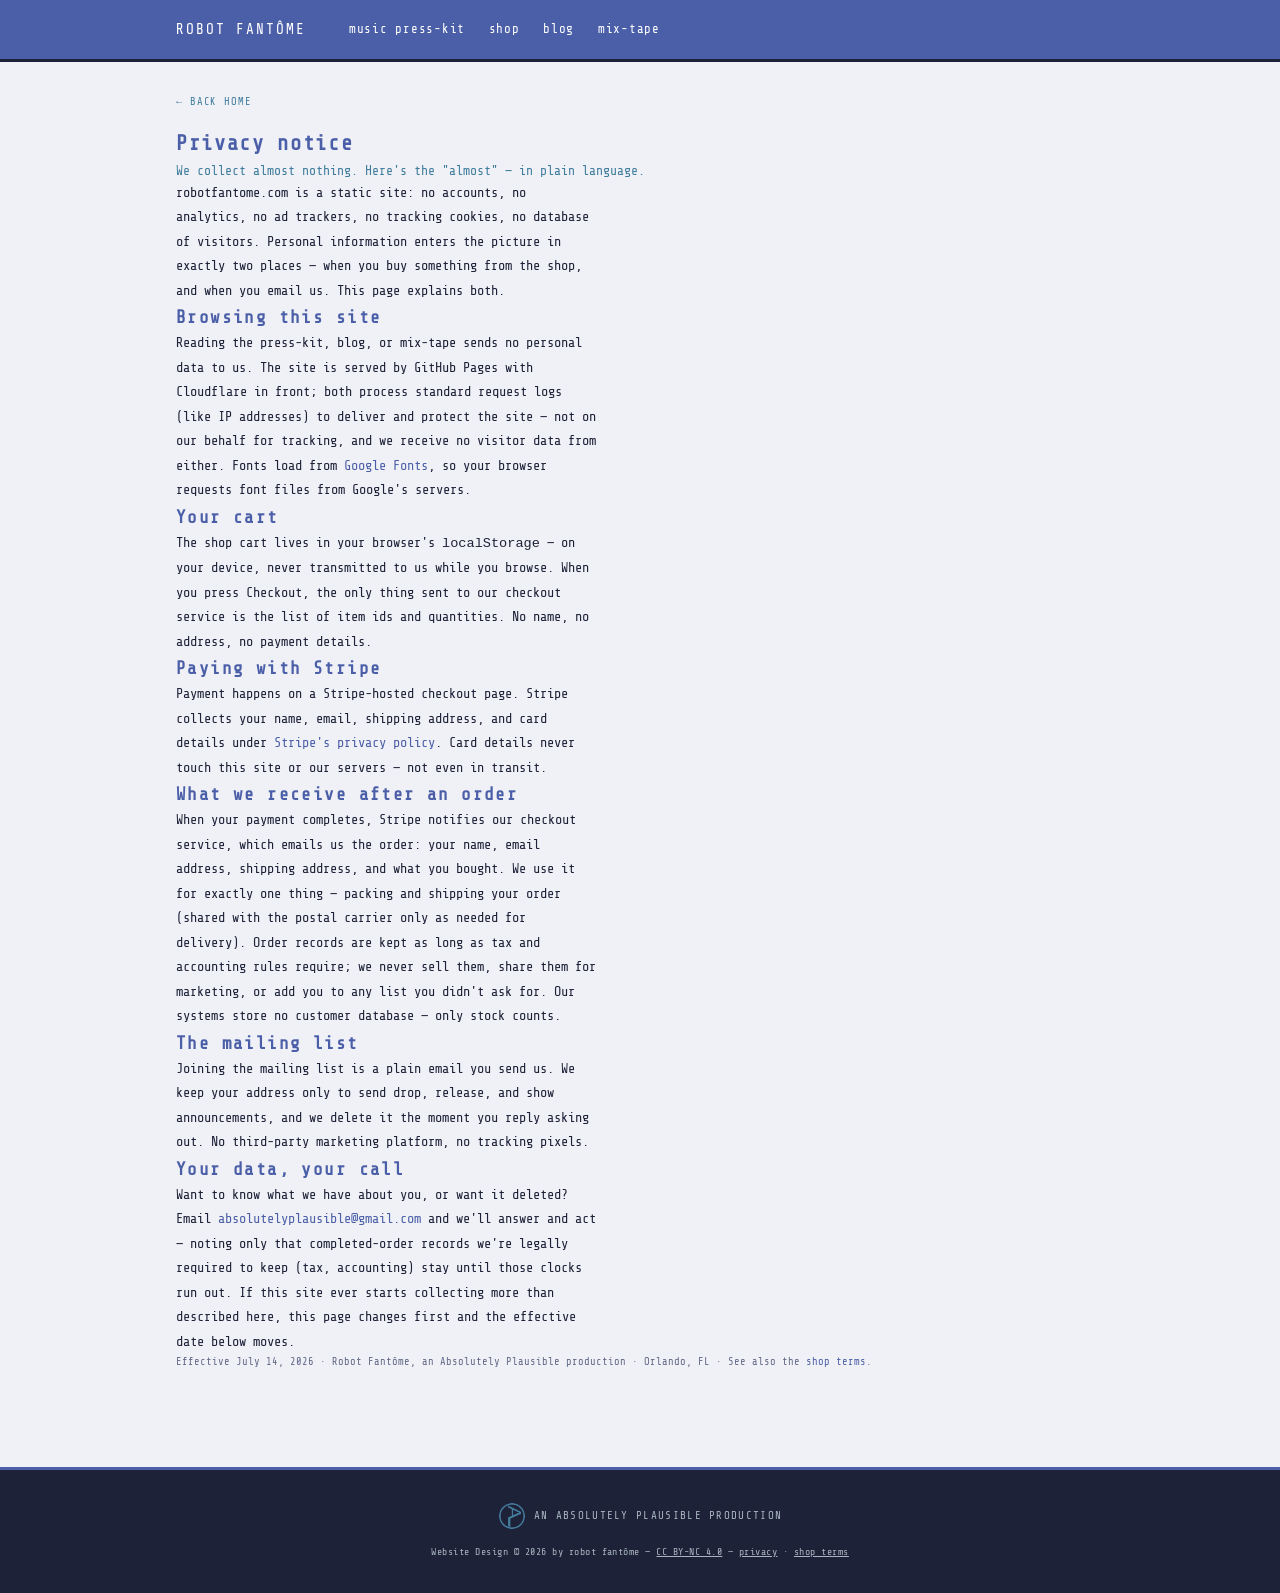
==== privacy.html @ cbd842ff "feat: add privacy notice + shop terms pages, footer legal links — v4.7.2 beta Compliance review 2026" ====
<!DOCTYPE html>
<html lang="en">
<head>
  <meta charset="UTF-8" />
  <meta name="viewport" content="width=device-width, initial-scale=1.0" />
  <title>Privacy Notice — Robot Fantôme</title>
  <meta name="description" content="What robotfantome.com collects (almost nothing), how Stripe checkout works, what happens to order details, and the mailing list. No accounts, no analytics, no tracking cookies." />
  <link rel="icon" type="image/png" href="assets/favicon.png" />
  <link rel="canonical" href="https://robotfantome.com/privacy.html" />
  <meta name="theme-color" content="#3f7d9c" />
  <link rel="preconnect" href="https://fonts.googleapis.com" />
  <link rel="preconnect" href="https://fonts.gstatic.com" crossorigin />
  <link href="https://fonts.googleapis.com/css2?family=Share+Tech+Mono&display=swap" rel="stylesheet" />
  <link rel="stylesheet" href="css/style.css" />
</head>
<body>
  <header class="gh-nav">
    <div class="gh-nav-inner">
      <a href="./" class="gh-nav-brand" aria-label="robot fantôme home">
        <span class="gh-nav-brand-text">robot fant&ocirc;me</span>
      </a>
      <nav class="gh-nav-links" aria-label="Site navigation">
        <a href="./">music press-kit</a>
        <a href="./#shop">shop</a>
        <a href="./#blog">blog</a>
        <a href="./#mixtape">mix-tape</a>
      </nav>
    </div>
  </header>

  <main class="gh-main product-page">
    <p class="product-breadcrumb"><a href="./">&larr; back home</a></p>
    <article class="product-detail" style="display: block; max-width: 46rem;">
      <h1 class="product-name">Privacy notice</h1>
      <p class="product-tagline">We collect almost nothing. Here's the "almost" — in plain language.</p>

      <p class="product-description">
        robotfantome.com is a static site: no accounts, no analytics, no ad trackers,
        no tracking cookies, no database of visitors. Personal information enters the
        picture in exactly two places — when you buy something from the shop, and
        when you email us. This page explains both.
      </p>

      <h2 class="product-name" style="font-size: 1.1rem;">Browsing this site</h2>
      <p class="product-description">
        Reading the press-kit, blog, or mix-tape sends no personal data to us. The
        site is served by GitHub Pages with Cloudflare in front; both process
        standard request logs (like IP addresses) to deliver and protect the site —
        not on our behalf for tracking, and we receive no visitor data from either.
        Fonts load from <a href="https://policies.google.com/privacy" target="_blank" rel="noopener">Google Fonts</a>,
        so your browser requests font files from Google's servers.
      </p>

      <h2 class="product-name" style="font-size: 1.1rem;">Your cart</h2>
      <p class="product-description">
        The shop cart lives in your browser's <code>localStorage</code> — on your
        device, never transmitted to us while you browse. When you press Checkout,
        the only thing sent to our checkout service is the list of item ids and
        quantities. No name, no address, no payment details.
      </p>

      <h2 class="product-name" style="font-size: 1.1rem;">Paying with Stripe</h2>
      <p class="product-description">
        Payment happens on a Stripe-hosted checkout page. Stripe collects your name,
        email, shipping address, and card details under
        <a href="https://stripe.com/privacy" target="_blank" rel="noopener">Stripe's privacy policy</a>.
        Card details never touch this site or our servers — not even in transit.
      </p>

      <h2 class="product-name" style="font-size: 1.1rem;">What we receive after an order</h2>
      <p class="product-description">
        When your payment completes, Stripe notifies our checkout service, which
        emails us the order: your name, email address, shipping address, and what
        you bought. We use it for exactly one thing — packing and shipping your
        order (shared with the postal carrier only as needed for delivery). Order
        records are kept as long as tax and accounting rules require; we never sell
        them, share them for marketing, or add you to any list you didn't ask for.
        Our systems store no customer database — only stock counts.
      </p>

      <h2 class="product-name" style="font-size: 1.1rem;">The mailing list</h2>
      <p class="product-description">
        Joining the mailing list is a plain email you send us. We keep your address
        only to send drop, release, and show announcements, and we delete it the
        moment you reply asking out. No third-party marketing platform, no tracking
        pixels.
      </p>

      <h2 class="product-name" style="font-size: 1.1rem;">Your data, your call</h2>
      <p class="product-description">
        Want to know what we have about you, or want it deleted? Email
        <a href="mailto:absolutelyplausible@gmail.com">absolutelyplausible@gmail.com</a>
        and we'll answer and act — noting only that completed-order records we're
        legally required to keep (tax, accounting) stay until those clocks run out.
        If this site ever starts collecting more than described here, this page
        changes first and the effective date below moves.
      </p>

      <p class="product-buy-note">
        Effective July 14, 2026 · Robot Fantôme, an Absolutely Plausible production · Orlando, FL ·
        See also the <a href="terms.html">shop terms</a>.
      </p>
    </article>
  </main>

  <footer>
    <div class="footer-inner">
      <a href="https://absolutelyplausible.com" target="_blank" rel="noopener" class="footer-ap" aria-label="Absolutely Plausible — official site">
        <img src="assets/images/ap-logo.png" width="707" height="706" alt="Absolutely Plausible logo" class="footer-ap-logo" />
        <span>an Absolutely Plausible production</span>
      </a>
      <p class="footer-license">
        Website Design &copy; 2026 by robot fant&ocirc;me &mdash;
        <a href="https://creativecommons.org/licenses/by-nc/4.0/" target="_blank" rel="noopener">CC BY-NC 4.0</a>
        &mdash; <a href="privacy.html">privacy</a> &middot; <a href="terms.html">shop terms</a>
      </p>
    </div>
  </footer>
</body>
</html>
---- css/style.css ----
/* ============================================================
   robot fantôme — robotfantome.com
   DIY product-page layout · hard borders + offset shadows
   Font: Share Tech Mono · Palette: indigo/steel-blue/violet/teal
   ============================================================ */

/* ── Custom Properties ─────────────────────────────────────────
   BRAND PALETTE — Absolutely Plausible / Robot Fantôme
   Cool watercolour identity: indigo → steel-blue → violet, with teal
   highlights. This is the brand standard for every surface.
   ─────────────────────────────────────────────────────────────── */
:root {
  /* ── Page background — faint cool paper ── */
  --bg:            #f0f1f6;

  /* ── Card surfaces (light) ── */
  --bg-surface:    #ffffff;
  --bg-card:       #f6f7fb;
  --bg-overlay:    #e7e9f2;

  /* ── Brand accents — from the watercolour + AP logo ── */
  --accent:        #4b5fa8;   /* watercolour indigo-blue — primary */
  --accent-mid:    #3f7d9c;   /* AP logo steel-blue — secondary */
  --accent-deep:   #6a4f9e;   /* watercolour violet — pressed */
  --accent-teal:   #5cb0ad;   /* watercolour top teal — highlight */
  --accent-hover:  #3f7d9c;   /* AP steel-blue for link/button hover */

  /* ── Text & borders (cool dark on light) ── */
  --color-text:    #1e2238;
  --color-muted:   #626887;
  --color-border:  #d8daea;

  /* ── Aliases (kept for compatibility) ── */
  --page-text:     #1e2238;
  --page-muted:    #626887;
  --page-border:   #d8daea;
  --color-link:    #4b5fa8;

  --font:          'Share Tech Mono', 'Courier New', monospace;
  --radius:        6px;
  --glow-accent:   0 0 6px #4b5fa844, 0 0 18px #4b5fa81f;
  --glow-mid:      0 0 6px #3f7d9c44, 0 0 18px #3f7d9c1f;
  --card-shadow:   0 1px 3px rgba(30,34,56,0.10), 0 0 0 1px var(--color-border);
}

/* ── Reset ─────────────────────────────────────────────────── */
*, *::before, *::after { box-sizing: border-box; margin: 0; padding: 0; }
html { scroll-behavior: smooth; font-size: 16px; }

body {
  background: var(--bg);
  color: var(--page-text);
  font-family: var(--font);
  font-size: 0.875rem;
  line-height: 1.6;
  -webkit-font-smoothing: antialiased;
  overflow-x: hidden;
}

/* Subtle CRT scanlines */
body::before {
  content: '';
  position: fixed;
  inset: 0;
  background: repeating-linear-gradient(
    0deg, transparent, transparent 3px,
    rgba(0,0,0,0.03) 3px, rgba(0,0,0,0.03) 4px
  );
  pointer-events: none;
  z-index: 9999;
}

img { display: block; max-width: 100%; height: auto; }
ul { list-style: none; }

a {
  color: var(--color-link);
  text-decoration: none;
  transition: color 0.15s, text-shadow 0.15s;
}
a:hover { color: var(--accent-hover); }

/* ── Animations ────────────────────────────────────────────── */
/* Occasional glitch burst — idle (clipped away) for most of the cycle */
@keyframes glitch {
  0%, 86%, 100% { clip-path: inset(0 0 100% 0); transform: translate(0,0); }
  87%  { clip-path: inset(15% 0 60% 0); transform: translate(-2px,0); }
  90%  { clip-path: inset(62% 0 12% 0); transform: translate(2px,0); }
  93%  { clip-path: inset(34% 0 44% 0); transform: translate(-1px,0); }
  96%  { clip-path: inset(78% 0 8% 0);  transform: translate(1px,0); }
}
@keyframes flicker {
  0%,19%,21%,23%,25%,54%,56%,100% { opacity: 1; }
  20%,24%,55% { opacity: 0.82; }
}
@keyframes scan {
  0%   { top: -2px; }
  100% { top: 100%; }
}

/* ── Top Nav ───────────────────────────────────────────────── */
.gh-nav {
  position: sticky;
  top: 0;
  z-index: 200;
  background: #e7e9ee;
  border-bottom: 1px solid var(--page-border);
  height: 62px;
  display: flex;
  align-items: center;
}

.gh-nav-inner {
  width: 100%;
  max-width: 1280px;
  margin: 0 auto;
  padding: 0 1rem;
  display: flex;
  align-items: center;
  gap: 1rem;
}

.gh-nav-brand {
  display: flex;
  align-items: center;
  gap: 0.5rem;
  color: var(--accent);
  text-shadow: var(--glow-accent);
  animation: flicker 10s infinite;
  white-space: nowrap;
  flex-shrink: 0;
}
.gh-nav-logo { color: var(--accent); flex-shrink: 0; }
.gh-nav-brand-text {
  font-size: 0.9rem;
  letter-spacing: 0.14em;
  text-transform: uppercase;
}

.gh-nav-links {
  display: flex;
  align-items: center;
  gap: 0.15rem;
  margin-left: 1rem;
}
.gh-nav-links a {
  color: var(--page-muted);
  font-size: 0.78rem;
  letter-spacing: 0.06em;
  padding: 0.3rem 0.6rem;
  border-radius: var(--radius);
  transition: color 0.15s, background 0.15s;
}
.gh-nav-links a:hover {
  color: var(--page-text);
  background: #d9dbe3;
  text-shadow: none;
}
.gh-nav-links a.active {
  color: var(--accent);
  background: var(--bg-overlay);
  text-shadow: var(--glow-accent);
}

.gh-nav-toggle {
  display: none;
  flex-direction: column;
  justify-content: center;
  gap: 5px;
  background: none;
  border: none;
  cursor: pointer;
  padding: 0.25rem;
  margin-left: auto;
}
.gh-nav-toggle span {
  display: block;
  width: 20px;
  height: 1px;
  background: var(--page-muted);
  transition: transform 0.2s, opacity 0.2s;
}
.gh-nav-toggle[aria-expanded="true"] span:nth-child(1) { transform: translateY(6px) rotate(45deg); }
.gh-nav-toggle[aria-expanded="true"] span:nth-child(2) { opacity: 0; }
.gh-nav-toggle[aria-expanded="true"] span:nth-child(3) { transform: translateY(-6px) rotate(-45deg); }

.gh-nav-user {
  margin-left: auto;
  display: flex;
  align-items: center;
  flex-shrink: 0;
}
.gh-nav-avatar {
  width: 32px;
  height: 32px;
  border-radius: 50%;
  border: 2px solid var(--color-border);
  object-fit: cover;
  transition: border-color 0.15s;
}
.gh-nav-avatar:hover { border-color: var(--accent); }

/* ── Layout ────────────────────────────────────────────────── */
.gh-layout {
  max-width: 1280px;
  margin: 2rem auto 0;
  padding: 0 1rem 4rem;
  display: grid;
  grid-template-columns: 1fr;
  gap: 1.5rem;
  align-items: start;
}
/* Profile sidebar shows only on the About tab */
.gh-layout.show-sidebar {
  grid-template-columns: 296px 1fr;
}

/* ── Sidebar ───────────────────────────────────────────────── */
.gh-sidebar {
  position: sticky;
  top: 78px;
  display: none;
  flex-direction: column;
  gap: 1rem;
}
.gh-layout.show-sidebar .gh-sidebar {
  display: flex;
}

.gh-avatar-wrap {
  position: relative;
  width: 100%;
  border-radius: 50%;
  overflow: hidden;
  border: 3px solid var(--color-border);
  box-shadow: 0 0 0 1px #4b5fa833;
  aspect-ratio: 1;
}
.gh-avatar {
  width: 100%;
  height: 100%;
  object-fit: cover;
  display: block;
  filter: saturate(0.7) contrast(1.05);
  opacity: 0;
  transition: opacity 0.8s ease;
}
.gh-avatar.loaded { opacity: 1; }

.gh-display-name {
  font-size: 1.25rem;
  letter-spacing: 0.06em;
  color: var(--page-text);
  line-height: 1.25;
  margin-top: 0.25rem;
}

.gh-handle {
  font-size: 1rem;
  color: var(--page-muted);
  letter-spacing: 0.04em;
  margin-top: 0.15rem;
}

.gh-bio {
  font-size: 0.82rem;
  color: var(--page-text);
  line-height: 1.6;
  border-top: 1px solid var(--page-border);
  padding-top: 1rem;
}

.gh-follow-btn {
  display: block;
  width: 100%;
  text-align: center;
  padding: 0.3rem 0.75rem;
  background: #e3e5ec;
  border: 1px solid var(--page-border);
  border-radius: var(--radius);
  color: var(--page-text);
  font-family: var(--font);
  font-size: 0.8rem;
  letter-spacing: 0.04em;
  cursor: pointer;
  transition: border-color 0.15s, background 0.15s;
}
.gh-follow-btn:hover {
  border-color: var(--accent);
  background: #d9dbe3;
  color: var(--page-text);
  text-shadow: none;
}

.gh-meta {
  display: flex;
  flex-direction: column;
  gap: 0.4rem;
  border-top: 1px solid var(--page-border);
  padding-top: 1rem;
}
.gh-meta li {
  display: flex;
  align-items: flex-start;
  gap: 0.5rem;
  font-size: 0.8rem;
  color: var(--page-text);
  line-height: 1.5;
}
.gh-meta-icon {
  flex-shrink: 0;
  margin-top: 0.15rem;
  fill: var(--page-muted);
  color: var(--page-muted);
}
.gh-meta a { color: var(--color-link); }
.gh-meta a:hover { color: var(--accent-hover); }

.gh-sidebar-section {
  border-top: 1px solid var(--page-border);
  padding-top: 1rem;
}
.gh-sidebar-title {
  font-size: 0.68rem;
  letter-spacing: 0.25em;
  text-transform: uppercase;
  color: var(--accent-mid);
  text-shadow: var(--glow-mid);
  margin-bottom: 0.75rem;
}

/* Social grid (sidebar) */
.social-grid {
  display: flex;
  flex-wrap: wrap;
  gap: 0.4rem;
}
.social-grid a {
  display: flex;
  align-items: center;
  justify-content: center;
  width: 32px;
  height: 32px;
  background: #e3e5ec;
  border: 1px solid var(--page-border);
  border-radius: var(--radius);
  transition: border-color 0.15s, box-shadow 0.15s, transform 0.15s;
}
.social-grid a:hover {
  border-color: var(--accent);
  box-shadow: 0 0 8px rgba(75,95,168,0.18);
  transform: translateY(-2px);
}
.social-grid img {
  width: 16px;
  height: 16px;
  object-fit: contain;
  filter: brightness(0) opacity(0.55);
  transition: filter 0.15s;
}
.social-grid a:hover img {
  filter: brightness(0) saturate(100%) invert(44%) sepia(48%) saturate(520%) hue-rotate(162deg) brightness(91%) contrast(88%);
}

/* Language list in sidebar */
.gh-lang-list {
  display: flex;
  flex-direction: column;
  gap: 0.35rem;
}
.gh-lang-list li {
  display: flex;
  align-items: center;
  gap: 0.5rem;
  font-size: 0.78rem;
  color: var(--page-text);
}
.gh-lang-dot {
  display: inline-block;
  width: 10px;
  height: 10px;
  border-radius: 50%;
  flex-shrink: 0;
}

/* ── Main Content ──────────────────────────────────────────── */
.gh-main {
  min-width: 0;
}


/* ── Panels ────────────────────────────────────────────────── */
.gh-panel { display: none; }
.gh-panel.active { display: block; }

.gh-panel-header {
  display: flex;
  align-items: baseline;
  gap: 0.75rem;
  margin-bottom: 1rem;
  padding-bottom: 1rem;
  border-bottom: 1px solid var(--page-border);
}
.gh-panel-title {
  font-size: clamp(1.4rem, 3vw, 2rem);
  letter-spacing: 0.1em;
  text-transform: uppercase;
  color: var(--page-text);
  line-height: 1.1;
  position: relative;
  display: inline-block;
}
.gh-panel-title::after {
  content: '';
  display: block;
  height: 1px;
  margin-top: 0.4rem;
  background: linear-gradient(90deg, var(--accent), transparent);
  box-shadow: var(--glow-accent);
}
.gh-panel-body {
  font-size: 0.88rem;
  line-height: 1.8;
  color: var(--page-text);
  max-width: 680px;
  margin-bottom: 1.25rem;
}
.gh-panel-image {
  width: 100%;
  margin-top: 1.5rem;
  border: 1px solid var(--color-border);
  border-radius: var(--radius);
  opacity: 0;
  transition: opacity 0.8s ease;
}
.gh-panel-image.loaded { opacity: 1; }

/* ── README card (Overview) ────────────────────────────────── */
.gh-readme {
  border: 1px solid var(--color-border);
  border-radius: var(--radius);
  margin-bottom: 1.5rem;
  overflow: hidden;
  box-shadow: var(--card-shadow);
}
.gh-readme-header {
  background: var(--bg-overlay);
  border-bottom: 1px solid var(--color-border);
  padding: 0.5rem 1rem;
  display: flex;
  align-items: center;
  gap: 0.5rem;
}
.gh-readme-label {
  font-size: 0.78rem;
  letter-spacing: 0.06em;
  color: var(--color-muted);
}
.gh-readme-body {
  background: var(--bg-surface);
  padding: 2rem;
  text-align: center;
  position: relative;
  overflow: hidden;
}

/* Scan line in readme */
.gh-readme-body::after {
  content: '';
  position: absolute;
  top: 0; left: 0;
  width: 100%; height: 2px;
  background: linear-gradient(90deg, transparent, var(--accent-teal), transparent);
  animation: scan 8s linear infinite;
  opacity: 0.4;
  pointer-events: none;
}

/* ── Pinned grid ───────────────────────────────────────────── */
.gh-pinned-header {
  display: flex;
  align-items: center;
  gap: 0.5rem;
  margin-bottom: 0.75rem;
}
.gh-pinned-label {
  font-size: 0.78rem;
  letter-spacing: 0.08em;
  color: var(--page-muted);
  font-weight: normal;
}

.gh-pinned-grid {
  display: grid;
  grid-template-columns: repeat(auto-fill, minmax(320px, 1fr));
  gap: 1rem;
}

.gh-pinned-card {
  background: var(--bg-surface);
  border: 1px solid var(--color-border);
  border-radius: var(--radius);
  padding: 1rem;
  display: flex;
  flex-direction: column;
  gap: 0.4rem;
  text-align: left;
  cursor: pointer;
  font-family: var(--font);
  box-shadow: var(--card-shadow);
  transition: border-color 0.15s, box-shadow 0.15s;
}
.gh-pinned-card:hover {
  border-color: var(--accent);
  box-shadow: 0 2px 12px rgba(75,95,168,0.14), 0 0 0 1px var(--accent);
}
.gh-pinned-name {
  font-size: 0.88rem;
  letter-spacing: 0.08em;
  text-transform: uppercase;
  color: var(--accent);
}
.gh-pinned-desc {
  font-size: 0.75rem;
  color: var(--color-muted);
  line-height: 1.5;
  flex: 1;
}
.gh-pinned-footer {
  display: flex;
  align-items: center;
  gap: 0.75rem;
  margin-top: 0.25rem;
}
.gh-lang-item {
  display: flex;
  align-items: center;
  gap: 0.35rem;
  font-size: 0.72rem;
  color: var(--color-muted);
}

/* ── Hero (inside README card) ─────────────────────────────── */
.hero-prefix {
  font-size: 0.68rem;
  letter-spacing: 0.3em;
  color: var(--accent-mid);
  text-transform: uppercase;
  margin-bottom: 0.75rem;
  text-shadow: var(--glow-mid);
}
.hero-title {
  font-size: clamp(2rem, 6vw, 3.5rem);
  letter-spacing: 0.12em;
  text-transform: uppercase;
  line-height: 1.05;
  color: var(--page-text);
  text-shadow: 0 0 16px #4b5fa833, 0 0 40px #4b5fa811;
  margin-bottom: 0.5rem;
  position: relative;
  display: inline-block;
}
.hero-title::before, .hero-title::after {
  content: attr(data-text);
  position: absolute;
  inset: 0;
  pointer-events: none;
}
.hero-title::before {
  color: var(--accent);
  animation: glitch 6s infinite linear;
  opacity: 0.4;
}
.hero-title::after {
  color: var(--accent-deep);
  animation: glitch 7.3s infinite linear;
  animation-delay: -2.5s;
  opacity: 0.3;
}
.hero-subtitle {
  font-size: clamp(0.6rem, 2vw, 0.85rem);
  letter-spacing: 0.4em;
  text-transform: uppercase;
  color: var(--page-muted);
  margin-bottom: 2rem;
  display: block;
}
.hero-image {
  width: 100%;
  border: 1px solid var(--color-border);
  border-radius: var(--radius);
  opacity: 0;
  transition: opacity 0.8s ease;
  box-shadow: 0 0 24px rgba(75,95,168,0.06);
}
.hero-image.loaded { opacity: 1; }

/* ── CC Notice ─────────────────────────────────────────────── */
.cc-notice {
  font-size: 0.62rem;
  color: var(--color-muted);
  text-align: center;
  margin-top: 0.75rem;
  letter-spacing: 0.04em;
}
.cc-notice a { color: var(--color-muted); text-decoration: underline; }
.cc-notice a:hover { color: var(--accent); text-shadow: none; }

/* ── Opensource links ──────────────────────────────────────── */
.opensource-links {
  display: flex;
  flex-direction: column;
  gap: 0.5rem;
  margin-top: 1rem;
}
.opensource-links li {
  display: flex;
  align-items: baseline;
  gap: 0.5rem;
}
.opensource-links li::before {
  content: '//';
  font-size: 0.65rem;
  color: var(--accent-mid);
  flex-shrink: 0;
  text-shadow: var(--glow-mid);
}
.opensource-links a {
  font-size: 0.85rem;
  color: var(--page-text);
  border-bottom: 1px solid var(--page-border);
  padding-bottom: 0.1rem;
  transition: color 0.15s, border-color 0.15s;
}
.opensource-links a:hover {
  color: var(--accent);
  border-color: var(--accent);
}

/* ── Sustainability links ──────────────────────────────────── */
.sustainability-links {
  display: flex;
  flex-direction: column;
  gap: 0.5rem;
  margin-top: 1rem;
}
.sustainability-links li {
  display: flex;
  align-items: baseline;
  gap: 0.5rem;
}
.sustainability-links li::before {
  content: '>_';
  font-size: 0.65rem;
  color: var(--accent);
  flex-shrink: 0;
}
.sustainability-links a {
  font-size: 0.85rem;
  color: var(--page-text);
}
.sustainability-links a:hover { color: var(--accent); }

/* ── Mix-Tape ──────────────────────────────────────────────── */
.mixtape-featured {
  background: var(--bg-surface);
  border: 1px solid var(--color-border);
  border-top: 2px solid var(--accent);
  border-radius: var(--radius);
  padding: 1.25rem;
  margin-bottom: 2rem;
  box-shadow: var(--card-shadow);
}
.mixtape-featured-title {
  font-size: 1rem;
  letter-spacing: 0.12em;
  text-transform: uppercase;
  color: var(--accent);
  text-shadow: var(--glow-accent);
  margin-bottom: 0.4rem;
}
.mixtape-featured-desc {
  font-size: 0.75rem;
  color: var(--color-muted);
  letter-spacing: 0.05em;
  margin-bottom: 0.75rem;
}
.mixtape-featured a {
  font-size: 0.82rem;
  color: var(--accent-mid);
  text-shadow: var(--glow-mid);
}
.mixtape-image {
  width: 100%;
  max-width: 480px;
  margin-bottom: 0.75rem;
  border: 1px solid var(--color-border);
  border-radius: var(--radius);
  filter: saturate(0.75) contrast(1.05);
  opacity: 0;
  transition: opacity 0.8s ease;
}
.mixtape-image.loaded { opacity: 1; }
.mixtape-artists {
  margin-top: 1.5rem;
  display: grid;
  gap: 0.5rem;
}
.artist-entry {
  background: var(--bg-surface);
  border: 1px solid var(--color-border);
  border-left: 3px solid var(--accent-deep);
  border-radius: 0 var(--radius) var(--radius) 0;
  padding: 0.6rem 0.875rem;
  transition: border-left-color 0.15s, box-shadow 0.15s;
}
.artist-entry:hover {
  border-left-color: var(--accent);
  box-shadow: -2px 0 10px rgba(75,95,168,0.18);
}
.artist-name {
  font-size: 0.78rem;
  letter-spacing: 0.1em;
  text-transform: uppercase;
  color: var(--color-text);
  margin-bottom: 0.25rem;
}
.artist-links {
  display: flex;
  flex-wrap: wrap;
  gap: 0.25rem 0.75rem;
  font-size: 0.75rem;
}
.artist-links a { color: var(--color-muted); }
.artist-links a:hover { color: var(--accent); }

/* ── Music ─────────────────────────────────────────────────── */
.music-embed {
  margin-bottom: 1.5rem;
  border-radius: 12px;
  box-shadow: var(--card-shadow);
}
.music-embed iframe {
  display: block;
  border: 0;
  border-radius: 12px;
}

/* ── External nav link & pinned card as anchor ─────────────── */
.gh-nav-external { white-space: nowrap; }
a.gh-pinned-card {
  text-decoration: none;
  color: inherit;
}

/* ── Gallery links — every picture opens its public URL ────── */
.gallery-link {
  display: block;
  cursor: zoom-in;
}
.gallery-link:hover .gallery-image,
.gallery-link:hover .press-photo-lead {
  filter: saturate(1) contrast(1.05);
}

/* ── Press kit ─────────────────────────────────────────────── */
.press-bio {
  display: grid;
  grid-template-columns: 280px 1fr;
  gap: 1.5rem;
  align-items: start;
}
.press-photo-lead {
  width: 100%;
  border: 1px solid var(--color-border);
  border-radius: var(--radius);
  box-shadow: var(--card-shadow);
  opacity: 0;
  transition: opacity 0.8s ease;
}
.press-photo-lead.loaded { opacity: 1; }
/* Press photos keep their native aspect ratio — no face cropping */
.press-grid .gallery-image { aspect-ratio: auto; }
@media (max-width: 700px) {
  .press-bio { grid-template-columns: 1fr; }
}

/* ── Blog ──────────────────────────────────────────────────── */
.blog-list {
  display: flex;
  flex-direction: column;
  gap: 1.25rem;
}
.blog-post {
  background: var(--bg-surface);
  border: 1px solid var(--color-border);
  border-top: 2px solid var(--accent-deep);
  border-radius: var(--radius);
  padding: 1.25rem;
  box-shadow: var(--card-shadow);
}
.blog-post-meta {
  display: flex;
  flex-wrap: wrap;
  gap: 0.35rem 1rem;
  font-size: 0.62rem;
  letter-spacing: 0.1em;
  text-transform: uppercase;
  color: var(--page-muted);
  margin-bottom: 0.5rem;
}
.blog-post-tags { color: var(--accent-mid); }
.blog-post-title {
  font-size: 1rem;
  letter-spacing: 0.12em;
  text-transform: uppercase;
  color: var(--accent);
  text-shadow: var(--glow-accent);
  margin-bottom: 0.6rem;
}
.blog-post-body {
  font-size: 0.85rem;
  line-height: 1.8;
  color: var(--page-text);
  max-width: 680px;
}
.blog-post-body p + p { margin-top: 0.75rem; }
.blog-post-body a { color: var(--accent-mid); }
.blog-post-body a:hover { color: var(--accent); }

/* ── Resume blocks (About panel) ───────────────────────────── */
.resume-block { margin-top: 2rem; }
.resume-block-title {
  font-size: 0.65rem;
  letter-spacing: 0.28em;
  text-transform: uppercase;
  color: var(--accent-mid);
  text-shadow: var(--glow-mid);
  margin-bottom: 1rem;
  padding-bottom: 0.5rem;
  border-bottom: 1px solid var(--color-border);
}

/* ── Timeline ──────────────────────────────────────────────── */
.timeline {
  display: flex;
  flex-direction: column;
  position: relative;
  padding-left: 1.25rem;
}
.timeline::before {
  content: '';
  position: absolute;
  left: 0; top: 0.5rem; bottom: 0;
  width: 1px;
  background: linear-gradient(to bottom, var(--accent) 0%, var(--accent-deep) 60%, transparent 100%);
  opacity: 0.35;
}
.timeline-entry {
  position: relative;
  padding: 0.875rem 0 0.875rem 1rem;
  border-bottom: 1px solid var(--color-border);
}
.timeline-entry:last-child { border-bottom: none; }
.timeline-entry::before {
  content: '';
  position: absolute;
  left: -1.55rem; top: 1.35rem;
  width: 6px; height: 6px;
  background: var(--accent);
  border-radius: 50%;
  box-shadow: var(--glow-accent);
}
.timeline-header {
  display: flex;
  flex-wrap: wrap;
  align-items: baseline;
  gap: 0.35rem 0.75rem;
  margin-bottom: 0.15rem;
}
.timeline-company {
  font-size: 0.88rem;
  letter-spacing: 0.06em;
  color: var(--accent);
  text-transform: uppercase;
}
.timeline-company a { color: var(--accent); }
.timeline-company a:hover { color: var(--accent-hover); }
.timeline-location {
  font-size: 0.65rem;
  letter-spacing: 0.06em;
  color: var(--page-muted);
}
.timeline-role {
  font-size: 0.8rem;
  color: var(--page-text);
  letter-spacing: 0.04em;
  margin-bottom: 0.15rem;
}
.timeline-dates {
  font-size: 0.62rem;
  letter-spacing: 0.1em;
  color: var(--page-muted);
  text-transform: uppercase;
  margin-bottom: 0.5rem;
}
.timeline-dates a { color: var(--accent-mid); }
.timeline-bullets {
  display: flex;
  flex-direction: column;
  gap: 0.2rem;
}
.timeline-bullets li {
  font-size: 0.78rem;
  color: var(--page-muted);
  line-height: 1.55;
  padding-left: 1rem;
  position: relative;
}
.timeline-bullets li::before {
  content: '–';
  position: absolute;
  left: 0;
  color: var(--accent-mid);
}

/* ── Skills list ───────────────────────────────────────────── */
.skills-list {
  display: flex;
  flex-wrap: wrap;
  gap: 0.4rem;
  margin-top: 0.25rem;
}
.skills-list li {
  font-size: 0.72rem;
  letter-spacing: 0.06em;
  text-transform: uppercase;
  color: var(--color-text);
  background: var(--bg-card);
  border: 1px solid var(--color-border);
  border-left: 2px solid var(--accent-mid);
  padding: 0.25rem 0.6rem;
  border-radius: 0 var(--radius) var(--radius) 0;
}

/* ── Absolutely Plausible ──────────────────────────────────── */
.ap-layout {
  display: grid;
  grid-template-columns: 1fr;
  gap: 1.5rem;
}
@media (min-width: 580px) {
  .ap-layout { grid-template-columns: 140px 1fr; align-items: start; }
}
.ap-logo {
  width: 100%;
  max-width: 140px;
  border: 1px solid var(--color-border);
  border-radius: var(--radius);
  filter: saturate(0.6);
  opacity: 0;
  transition: opacity 0.8s ease;
}
.ap-logo.loaded { opacity: 1; }
.ap-est {
  font-size: 0.7rem;
  color: var(--page-muted);
  letter-spacing: 0.08em;
  margin-bottom: 0.75rem;
}
/* ── Gallery ───────────────────────────────────────────────── */
.gallery-grid {
  display: grid;
  grid-template-columns: repeat(auto-fill, minmax(190px, 1fr));
  gap: 1rem;
  margin-top: 0.25rem;
}
.gallery-item {
  margin: 0;
  background: var(--bg-surface);
  border: 1px solid var(--color-border);
  border-radius: var(--radius);
  overflow: hidden;
  box-shadow: var(--card-shadow);
  transition: border-color 0.15s, box-shadow 0.15s, transform 0.15s;
}
.gallery-item:hover {
  border-color: var(--accent);
  box-shadow: 0 2px 12px rgba(75,95,168,0.16), 0 0 0 1px var(--accent);
  transform: translateY(-2px);
}
.gallery-image {
  width: 100%;
  aspect-ratio: 4 / 3;
  object-fit: cover;
  display: block;
  filter: saturate(0.85) contrast(1.03);
  opacity: 0;
  transition: opacity 0.8s ease;
}
.gallery-image.loaded { opacity: 1; }
.gallery-caption {
  font-size: 0.62rem;
  color: var(--color-muted);
  letter-spacing: 0.03em;
  line-height: 1.5;
  padding: 0.5rem 0.6rem 0.6rem;
}
.gallery-caption a { color: var(--color-muted); text-decoration: underline; }
.gallery-caption a:hover { color: var(--accent); text-shadow: none; }

/* ── Shop ──────────────────────────────────────────────────── */
.shop-grid {
  display: grid;
  grid-template-columns: repeat(auto-fill, minmax(220px, 1fr));
  gap: 1.25rem;
  margin-top: 0.5rem;
}
.shop-card {
  display: flex;
  flex-direction: column;
  background: var(--bg-surface);
  border: 1px solid var(--color-border);
  border-radius: var(--radius);
  overflow: hidden;
  box-shadow: var(--card-shadow);
  text-decoration: none;
  color: inherit;
  transition: border-color 0.2s ease, box-shadow 0.2s ease, transform 0.2s ease;
}
.shop-card:hover {
  border-color: var(--accent);
  box-shadow: 0 2px 12px rgba(75,95,168,0.16), 0 0 0 1px var(--accent);
  transform: translateY(-2px);
}
.shop-card .gallery-image { aspect-ratio: 4 / 3; opacity: 1; }
.shop-card-body {
  display: flex;
  flex-direction: column;
  gap: 0.3rem;
  padding: 0.7rem 0.8rem 0.85rem;
}
.shop-card-name {
  font-size: 0.78rem;
  letter-spacing: 0.06em;
  color: var(--accent);
}
.shop-card-tagline {
  font-size: 0.62rem;
  line-height: 1.5;
  color: var(--color-muted);
}
.shop-card-price {
  font-size: 0.85rem;
  color: var(--accent-deep);
  margin-top: 0.1rem;
}

/* Sale-aware price: struck-through "was" + sale "now" + "−NN%" tag */
.price-was {
  text-decoration: line-through;
  color: var(--color-muted);
  opacity: 0.85;
  margin-right: 0.35em;
}
.price-now { color: inherit; }
.price-save {
  margin-left: 0.4em;
  font-size: 0.8em;
  letter-spacing: 0.06em;
  text-transform: uppercase;
  color: var(--accent-teal);
  border: 1px solid var(--accent-teal);
  border-radius: 3px;
  padding: 0.02em 0.35em;
  white-space: nowrap;
}

/* Trust / payment badges (footer + near buy button) */
.trust-badges {
  display: flex;
  flex-wrap: wrap;
  align-items: center;
  justify-content: center;
  gap: 0.4rem;
  font-size: 0.58rem;
}
.trust-lock {
  width: 0.95em;
  height: 0.95em;
  fill: var(--accent-teal);
  flex: none;
}
.trust-text {
  letter-spacing: 0.1em;
  text-transform: uppercase;
  color: var(--color-muted);
  margin-right: 0.15rem;
}
.pay-chip {
  letter-spacing: 0.06em;
  text-transform: uppercase;
  color: var(--accent-mid);
  border: 1px solid var(--color-border);
  border-radius: 3px;
  padding: 0.08rem 0.4rem;
}

/* Mailing-list signup (incentivized) */
.mailing-card {
  margin-top: 0.85rem;
  padding: 0.85rem 1rem;
  border: 1px solid var(--accent-teal);
  border-radius: var(--radius);
  background: var(--bg-surface);
  box-shadow: var(--card-shadow);
}
.mailing-pitch {
  font-size: 0.72rem;
  line-height: 1.7;
  color: var(--page-text);
  margin-bottom: 0.6rem;
}
.mailing-cta {
  display: inline-block;
  font-size: 0.72rem;
  letter-spacing: 0.08em;
  text-transform: uppercase;
  color: #fff;
  background: var(--accent);
  border: 1px solid var(--accent);
  border-radius: var(--radius);
  padding: 0.45rem 1.1rem;
  text-decoration: none;
  transition: background 0.2s ease, box-shadow 0.2s ease;
}
.mailing-cta:hover {
  background: var(--accent-hover);
  box-shadow: 0 2px 12px rgba(75,95,168,0.3);
}

/* Press / testimonial strip */
.press-quotes {
  display: grid;
  grid-template-columns: repeat(auto-fit, minmax(240px, 1fr));
  gap: 1rem;
}
.press-quote {
  margin: 0;
  padding: 1rem 1.1rem;
  background: var(--bg-surface);
  border: 1px solid var(--color-border);
  border-left: 3px solid var(--accent-teal);
  border-radius: var(--radius);
  box-shadow: var(--card-shadow);
}
.press-quote blockquote {
  margin: 0 0 0.6rem;
  font-size: 0.78rem;
  line-height: 1.7;
  color: var(--page-text);
}
.press-quote figcaption {
  font-size: 0.62rem;
  letter-spacing: 0.08em;
  text-transform: uppercase;
  color: var(--accent-mid);
}
.press-quote-draft {
  margin-left: 0.4em;
  font-size: 0.9em;
  letter-spacing: 0.12em;
  color: var(--page-muted);
  border: 1px solid var(--color-border);
  border-radius: 3px;
  padding: 0.02em 0.3em;
}

/* ── Cart: nav button + slide-in drawer ────────────────────── */
.cart-nav-btn {
  position: relative;
  display: inline-flex;
  align-items: center;
  justify-content: center;
  margin-left: 0.75rem;
  padding: 0.3rem;
  background: none;
  border: none;
  color: var(--accent);
  cursor: pointer;
  line-height: 0;
}
.cart-nav-btn:hover { color: var(--accent-hover); }
.cart-count {
  position: absolute;
  top: -2px;
  right: -5px;
  min-width: 1.1em;
  padding: 0 0.25em;
  font-size: 0.55rem;
  line-height: 1.5;
  text-align: center;
  color: #fff;
  background: var(--accent-deep);
  border-radius: 999px;
}

.cart-overlay {
  position: fixed;
  inset: 0;
  background: rgba(15, 17, 28, 0.55);
  z-index: 10000;
}
.cart-drawer {
  position: fixed;
  top: 0;
  right: 0;
  z-index: 10001;
  display: flex;
  flex-direction: column;
  width: min(360px, 90vw);
  height: 100%;
  background: var(--bg-surface);
  border-left: 1px solid var(--color-border);
  box-shadow: -4px 0 24px rgba(30, 34, 56, 0.25);
  transform: translateX(100%);
  transition: transform 0.25s ease;
}
.cart-drawer.open { transform: translateX(0); }
.cart-head {
  display: flex;
  align-items: center;
  justify-content: space-between;
  padding: 0.9rem 1rem;
  border-bottom: 1px solid var(--color-border);
}
.cart-title {
  font-size: 0.8rem;
  letter-spacing: 0.12em;
  text-transform: uppercase;
  color: var(--accent);
}
.cart-close {
  background: none;
  border: none;
  font-size: 1.3rem;
  line-height: 1;
  color: var(--color-muted);
  cursor: pointer;
}
.cart-close:hover { color: var(--accent); }
.cart-body {
  flex: 1;
  overflow-y: auto;
  padding: 0.75rem 1rem;
}
.cart-empty {
  font-size: 0.72rem;
  color: var(--color-muted);
  padding: 1rem 0;
}
.cart-line {
  display: grid;
  grid-template-columns: 64px 1fr auto;
  gap: 0.6rem;
  align-items: start;
  padding: 0.65rem 0;
  border-bottom: 1px solid var(--color-border);
}
.cart-line-img {
  width: 64px;
  height: 48px;
  object-fit: cover;
  border-radius: 4px;
  border: 1px solid var(--color-border);
}
.cart-line-info { display: flex; flex-direction: column; gap: 0.35rem; min-width: 0; }
.cart-line-name {
  font-size: 0.7rem;
  letter-spacing: 0.04em;
  color: var(--accent);
  text-decoration: none;
}
.cart-line-name:hover { text-decoration: underline; }
.cart-qty { display: flex; align-items: center; gap: 0.3rem; }
.cart-inc,
.cart-dec {
  width: 1.5em;
  height: 1.5em;
  font-size: 0.75rem;
  line-height: 1;
  color: var(--accent-mid);
  background: none;
  border: 1px solid var(--color-border);
  border-radius: 3px;
  cursor: pointer;
}
.cart-inc:hover,
.cart-dec:hover { border-color: var(--accent); color: var(--accent); }
.cart-qty-val { font-size: 0.72rem; min-width: 1.4em; text-align: center; }
.cart-remove {
  margin-left: 0.3rem;
  font-size: 0.58rem;
  letter-spacing: 0.06em;
  text-transform: uppercase;
  color: var(--color-muted);
  background: none;
  border: none;
  cursor: pointer;
  text-decoration: underline;
}
.cart-remove:hover { color: var(--accent-deep); }
.cart-line-price { font-size: 0.75rem; color: var(--accent-deep); white-space: nowrap; }
.cart-foot {
  padding: 0.9rem 1rem 1.1rem;
  border-top: 1px solid var(--color-border);
}
.cart-subtotal {
  display: flex;
  justify-content: space-between;
  font-size: 0.78rem;
  letter-spacing: 0.06em;
  text-transform: uppercase;
  color: var(--page-text);
  margin-bottom: 0.4rem;
}
.cart-subtotal-val { color: var(--accent-deep); }
.cart-note {
  font-size: 0.58rem;
  line-height: 1.5;
  color: var(--color-muted);
  margin-bottom: 0.6rem;
}
.cart-checkout { width: 100%; text-align: center; }
.cart-msg {
  margin-top: 0.5rem;
  font-size: 0.62rem;
  line-height: 1.5;
  color: var(--accent-deep);
}
@media (prefers-reduced-motion: reduce) {
  .cart-drawer { transition: none; }
}

/* Post-checkout toast (thank-you / canceled) */
.order-toast {
  position: fixed;
  top: 1rem;
  left: 50%;
  transform: translateX(-50%);
  z-index: 10002;
  display: flex;
  align-items: flex-start;
  gap: 0.75rem;
  max-width: min(440px, 92vw);
  padding: 0.85rem 1rem;
  background: var(--bg-surface);
  border: 1px solid var(--accent-teal);
  border-left: 3px solid var(--accent-teal);
  border-radius: var(--radius);
  box-shadow: 0 6px 24px rgba(30, 34, 56, 0.25), var(--glow-accent);
  color: var(--color-text);
  font-size: 0.8rem;
  line-height: 1.45;
  animation: toast-in 0.3s ease;
}
.order-toast-text strong {
  display: block;
  margin-bottom: 0.2rem;
  font-size: 0.72rem;
  letter-spacing: 0.05em;
  text-transform: uppercase;
  color: var(--accent-deep);
}
.order-toast-close {
  flex: none;
  margin: -0.2rem -0.2rem 0 0;
  padding: 0 0.2rem;
  background: none;
  border: 0;
  font-size: 1.1rem;
  line-height: 1;
  color: var(--color-muted);
  cursor: pointer;
}
.order-toast-close:hover { color: var(--accent); }
@keyframes toast-in {
  from { opacity: 0; transform: translate(-50%, -8px); }
  to   { opacity: 1; transform: translate(-50%, 0); }
}
@media (prefers-reduced-motion: reduce) {
  .order-toast { animation: none; }
}
.shop-card-draft {
  align-self: flex-start;
  font-size: 0.55rem;
  letter-spacing: 0.12em;
  text-transform: uppercase;
  color: var(--page-muted);
  border: 1px solid var(--color-border);
  border-radius: 3px;
  padding: 0.05rem 0.35rem;
}

/* Product badge (e.g. 100% Zero-Waste) */
.product-badge {
  align-self: flex-start;
  font-size: 0.58rem;
  letter-spacing: 0.12em;
  text-transform: uppercase;
  color: var(--accent-teal);
  border: 1px solid var(--accent-teal);
  border-radius: 3px;
  padding: 0.1rem 0.45rem;
}

/* ── Product detail page ───────────────────────────────────── */
.product-page { padding-top: 1.5rem; }
.product-breadcrumb {
  font-size: 0.65rem;
  letter-spacing: 0.08em;
  text-transform: uppercase;
  margin-bottom: 1rem;
}
.product-breadcrumb a { color: var(--accent-mid); }
.product-detail {
  display: grid;
  grid-template-columns: minmax(0, 1fr) minmax(0, 1fr);
  gap: 2rem;
  align-items: start;
}
.product-media .gallery-image {
  width: 100%;
  aspect-ratio: 4 / 3;
  object-fit: cover;
  border: 1px solid var(--color-border);
  border-radius: var(--radius);
  box-shadow: var(--card-shadow);
  opacity: 1;
}
.product-info { display: flex; flex-direction: column; gap: 0.75rem; }
.product-name {
  font-size: 1.3rem;
  letter-spacing: 0.08em;
  color: var(--accent);
  text-shadow: var(--glow-accent);
}
.product-tagline { font-size: 0.82rem; color: var(--accent-mid); }
.product-price { font-size: 1.1rem; color: var(--accent-deep); }
.product-description {
  font-size: 0.85rem;
  line-height: 1.8;
  color: var(--page-text);
  max-width: 60ch;
}
.btn-buy {
  align-self: flex-start;
  font-family: inherit;
  font-size: 0.8rem;
  letter-spacing: 0.08em;
  text-transform: uppercase;
  color: #fff;
  background: var(--accent);
  border: 1px solid var(--accent);
  border-radius: var(--radius);
  padding: 0.6rem 1.4rem;
  cursor: pointer;
  transition: background 0.2s ease, box-shadow 0.2s ease;
}
.btn-buy:hover:not(:disabled) {
  background: var(--accent-hover);
  box-shadow: 0 2px 12px rgba(75,95,168,0.3);
}
.btn-buy:disabled { opacity: 0.6; cursor: default; }
.product-buy-note,
.product-pickup {
  font-size: 0.65rem;
  line-height: 1.6;
  color: var(--color-muted);
}
.product-pickup a { color: var(--accent-mid); }
.product-draft {
  font-size: 0.62rem;
  letter-spacing: 0.1em;
  text-transform: uppercase;
  color: var(--accent-deep);
  border: 1px dashed var(--accent-deep);
  border-radius: var(--radius);
  padding: 0.4rem 0.6rem;
}
@media (max-width: 700px) {
  .product-detail { grid-template-columns: 1fr; }
}

/* ── Footer ────────────────────────────────────────────────── */
footer {
  border-top: 1px solid var(--page-border);
  margin-top: 2rem;
}
.footer-inner {
  max-width: 1280px;
  margin: 0 auto;
  padding: 2rem 1rem;
  text-align: center;
  position: relative;
}
.footer-inner::before {
  content: '';
  position: absolute;
  top: 0; left: 50%;
  transform: translateX(-50%);
  width: 80px; height: 1px;
  background: var(--accent);
  box-shadow: var(--glow-accent);
}
.footer-ap {
  display: inline-flex;
  align-items: center;
  gap: 0.5rem;
  margin-bottom: 0.75rem;
  text-decoration: none;
  font-size: 0.68rem;
  letter-spacing: 0.12em;
  text-transform: uppercase;
  color: var(--page-muted);
}
.footer-ap:hover { color: var(--accent); }
.footer-ap-logo {
  width: 28px;
  height: 28px;
  border-radius: 50%;
  border: 1px solid var(--color-border);
}
.footer-license {
  font-size: 0.62rem;
  color: var(--page-muted);
  letter-spacing: 0.05em;
  line-height: 2;
}
.footer-license a { color: var(--page-muted); text-decoration: underline; }
.footer-license a:hover { color: var(--accent); text-shadow: none; }
.footer-version {
  display: inline-block;
  margin-top: 0.5rem;
  font-size: 0.6rem;
  letter-spacing: 0.2em;
  text-transform: uppercase;
  color: var(--accent-mid);
  text-shadow: var(--glow-mid);
  border: 1px solid var(--color-border);
  padding: 0.15rem 0.6rem;
  border-radius: 2em;
}

/* ── Responsive ────────────────────────────────────────────── */
/* Nav collapses to a menu before the seven tabs would crowd. */
@media (max-width: 1000px) {
  .gh-nav-links { display: none; }
  .gh-nav-toggle { display: flex; margin-left: auto; }
  .gh-nav-links.open {
    display: flex;
    flex-direction: column;
    position: absolute;
    top: 62px; left: 0; right: 0;
    background: #e7e9ee;
    border-bottom: 1px solid var(--page-border);
    padding: 0.5rem 1rem;
    gap: 0;
    z-index: 100;
  }
  .gh-nav-links.open a {
    padding: 0.6rem 0;
    border-bottom: 1px solid var(--page-border);
  }
  .gh-nav-links.open a:last-child { border-bottom: none; }
}

/* Single-column layout on small screens. */
@media (max-width: 768px) {
  .gh-layout,
  .gh-layout.show-sidebar {
    grid-template-columns: 1fr;
    margin-top: 1rem;
  }
  .gh-sidebar {
    position: static;
  }
  .gh-avatar-wrap {
    width: 64px;
    height: 64px;
    aspect-ratio: unset;
  }
  .gh-profile-names { display: flex; align-items: baseline; gap: 0.75rem; }
  .gh-pinned-grid { grid-template-columns: 1fr; }
}

/* ── Reduced motion ────────────────────────────────────────── */
@media (prefers-reduced-motion: reduce) {
  html { scroll-behavior: auto; }
  *, *::before, *::after {
    animation: none !important;
    transition: none !important;
  }
  .hero-title::before,
  .hero-title::after,
  .gh-readme-body::after { display: none; }
  .gh-avatar,
  .hero-image,
  .gh-panel-image,
  .mixtape-image,
  .press-photo-lead,
  .ap-logo { opacity: 1 !important; }
}

/* ============================================================
   DIY PRODUCT-PAGE LAYOUT
   Ported from the former diy.recyclopedia.cc visual system:
   flat paper, hard navy borders, offset shadows, pressed controls.
   Robot Fantôme content and behavior remain unchanged.
   ============================================================ */

:root {
  --color-border: #1e2238;
  --page-border: #1e2238;
  --radius: 0;
  --glow-accent: none;
  --glow-mid: none;
  --card-shadow: 0.3rem 0.3rem 0 #1e2238;
}

body::before {
  display: none;
}

.gh-nav {
  height: auto;
  min-height: 62px;
  background: var(--accent);
  border-bottom: 3px solid var(--color-text);
}

.gh-nav-inner {
  max-width: 960px;
  padding-top: 0.65rem;
  padding-bottom: 0.65rem;
}

.gh-nav-brand,
.gh-nav-brand:hover,
.gh-nav-logo,
.gh-nav-links a,
.gh-nav-links a:hover,
.gh-nav-links a.active,
.cart-nav-btn,
.cart-nav-btn:hover {
  color: #fff;
  text-shadow: none;
}

.gh-nav-brand {
  animation: none;
}

.gh-nav-links a {
  border: 1px solid transparent;
  border-radius: 0;
}

.gh-nav-links a:hover,
.gh-nav-links a.active {
  border-color: var(--color-text);
  background: var(--accent-deep);
}

.gh-nav-avatar {
  border: 2px solid var(--color-text);
  border-radius: 0;
}

.gh-nav-toggle span {
  height: 2px;
  background: #fff;
}

.gh-layout {
  max-width: 960px;
  margin-top: 2.5rem;
  padding-bottom: 5rem;
  gap: 2rem;
}

.gh-layout.show-sidebar {
  grid-template-columns: 260px minmax(0, 1fr);
}

.gh-sidebar {
  top: 82px;
  border: 2px solid var(--color-text);
  background: var(--bg-surface);
  box-shadow: var(--card-shadow);
  padding: 1rem;
}

.gh-avatar-wrap {
  border: 2px solid var(--color-text);
  border-radius: 0;
  box-shadow: 0.2rem 0.2rem 0 var(--color-text);
}

.gh-avatar,
.hero-image,
.gh-panel-image,
.mixtape-image,
.press-photo-lead,
.gallery-image,
.ap-logo {
  filter: none;
}

.gh-main {
  min-width: 0;
}

.gh-readme {
  margin-bottom: 2rem;
  border: 2px solid var(--color-text);
  border-radius: 0;
  box-shadow: 0.45rem 0.45rem 0 var(--color-text);
}

.gh-readme-header {
  border-bottom: 2px solid var(--color-text);
  background: var(--accent);
}

.gh-readme-label {
  color: #fff;
  letter-spacing: 0.12em;
  text-transform: uppercase;
}

.gh-readme-body {
  min-height: 310px;
  display: flex;
  flex-direction: column;
  align-items: center;
  justify-content: center;
  background: var(--color-text);
  color: #fff;
  padding: clamp(2.5rem, 7vw, 5rem) 1.5rem;
}

.gh-readme-body::after,
.hero-title::before,
.hero-title::after {
  display: none;
}

.hero-title {
  color: #fff;
  text-shadow: none;
}

.hero-prefix {
  color: var(--accent-teal);
}

.hero-subtitle {
  color: #c7cbd8;
}

.resume-block {
  margin-top: 1.5rem;
  border: 2px solid var(--color-text);
  background: var(--bg-surface);
  box-shadow: var(--card-shadow);
  padding: clamp(1rem, 3vw, 1.5rem);
}

.resume-block .resume-block {
  border: 0;
  box-shadow: none;
  padding: 0;
}

.gh-panel-body {
  max-width: 72ch;
}

.gh-pinned-card,
.gallery-item,
.shop-card,
.mailing-card,
.press-quote,
.mixtape-entry,
.music-player-card,
.show-card,
.product-media .gallery-image,
.product-info,
.order-toast {
  border: 2px solid var(--color-text);
  border-radius: 0;
  background: var(--bg-surface);
  box-shadow: var(--card-shadow);
}

.gh-pinned-card,
.gallery-item,
.shop-card,
.press-quote {
  transition: transform 0.1s ease, box-shadow 0.1s ease;
}

.gh-pinned-card:hover,
.gallery-item:hover,
.shop-card:hover,
.press-quote:hover {
  border-color: var(--color-text);
  box-shadow: 0.2rem 0.2rem 0 var(--color-text);
  transform: translate(0.1rem, 0.1rem);
}

.gallery-grid,
.shop-grid,
.gh-pinned-grid {
  gap: 1.25rem;
}

.gallery-item,
.shop-card {
  overflow: hidden;
}

.gallery-image {
  border-bottom: 2px solid var(--color-text);
}

.shop-card-body,
.gallery-caption {
  padding: 0.85rem 0.9rem 1rem;
}

.shop-card-name,
.gh-pinned-name,
.blog-post-title,
.product-name {
  color: var(--accent);
  text-shadow: none;
}

.mailing-card {
  border-color: var(--color-text);
  padding: 1rem;
}

.mailing-cta,
.btn-buy,
.cart-checkout {
  border: 2px solid var(--color-text);
  border-radius: 0;
  background: var(--accent);
  color: #fff;
  box-shadow: var(--card-shadow);
  transition: transform 0.1s ease, box-shadow 0.1s ease, background 0.1s ease;
}

.mailing-cta:hover,
.btn-buy:hover:not(:disabled),
.cart-checkout:hover:not(:disabled) {
  border-color: var(--color-text);
  background: var(--accent-deep);
  color: #fff;
  box-shadow: 0.2rem 0.2rem 0 var(--color-text);
  transform: translate(0.1rem, 0.1rem);
}

.mailing-cta:active,
.btn-buy:active:not(:disabled),
.cart-checkout:active:not(:disabled) {
  box-shadow: none;
  transform: translate(0.3rem, 0.3rem);
}

.social-grid a,
.gh-follow-btn,
.pay-chip,
.price-save,
.product-badge,
.footer-version {
  border-color: var(--color-text);
  border-radius: 0;
}

.timeline::before {
  background: var(--accent);
}

.timeline-entry::before {
  border-radius: 0;
  box-shadow: none;
}

.cart-drawer {
  border-left: 2px solid var(--color-text);
  box-shadow: -0.4rem 0 0 var(--color-text);
}

.cart-line-img,
.cart-inc,
.cart-dec {
  border-color: var(--color-text);
  border-radius: 0;
}

.product-page {
  max-width: 960px;
  margin: 0 auto;
  padding: 2rem 1rem 4rem;
}

.product-detail {
  gap: 1.5rem;
}

.product-info {
  padding: 1.25rem;
}

footer {
  border-top: 3px solid var(--accent);
  background: var(--color-text);
  color: #a8b4c0;
}

.footer-inner::before {
  display: none;
}

.footer-ap,
.footer-license,
.footer-license a {
  color: #a8b4c0;
}

footer .trust-lock {
  fill: var(--accent-teal);
}

footer .trust-text {
  color: #d8dde5;
}

footer .pay-chip {
  color: #fff;
  border-color: #a8b4c0;
}

.footer-version {
  color: var(--accent-teal);
}

@media (max-width: 1000px) {
  .gh-nav-links.open {
    top: 62px;
    background: var(--accent);
    border-bottom: 3px solid var(--color-text);
  }

  .gh-nav-links.open a {
    border-bottom: 1px solid rgba(255, 255, 255, 0.35);
  }
}

@media (max-width: 768px) {
  .gh-layout,
  .gh-layout.show-sidebar {
    margin-top: 1.25rem;
  }

  .gh-sidebar {
    position: static;
  }

  .resume-block {
    box-shadow: 0.2rem 0.2rem 0 var(--color-text);
  }
}
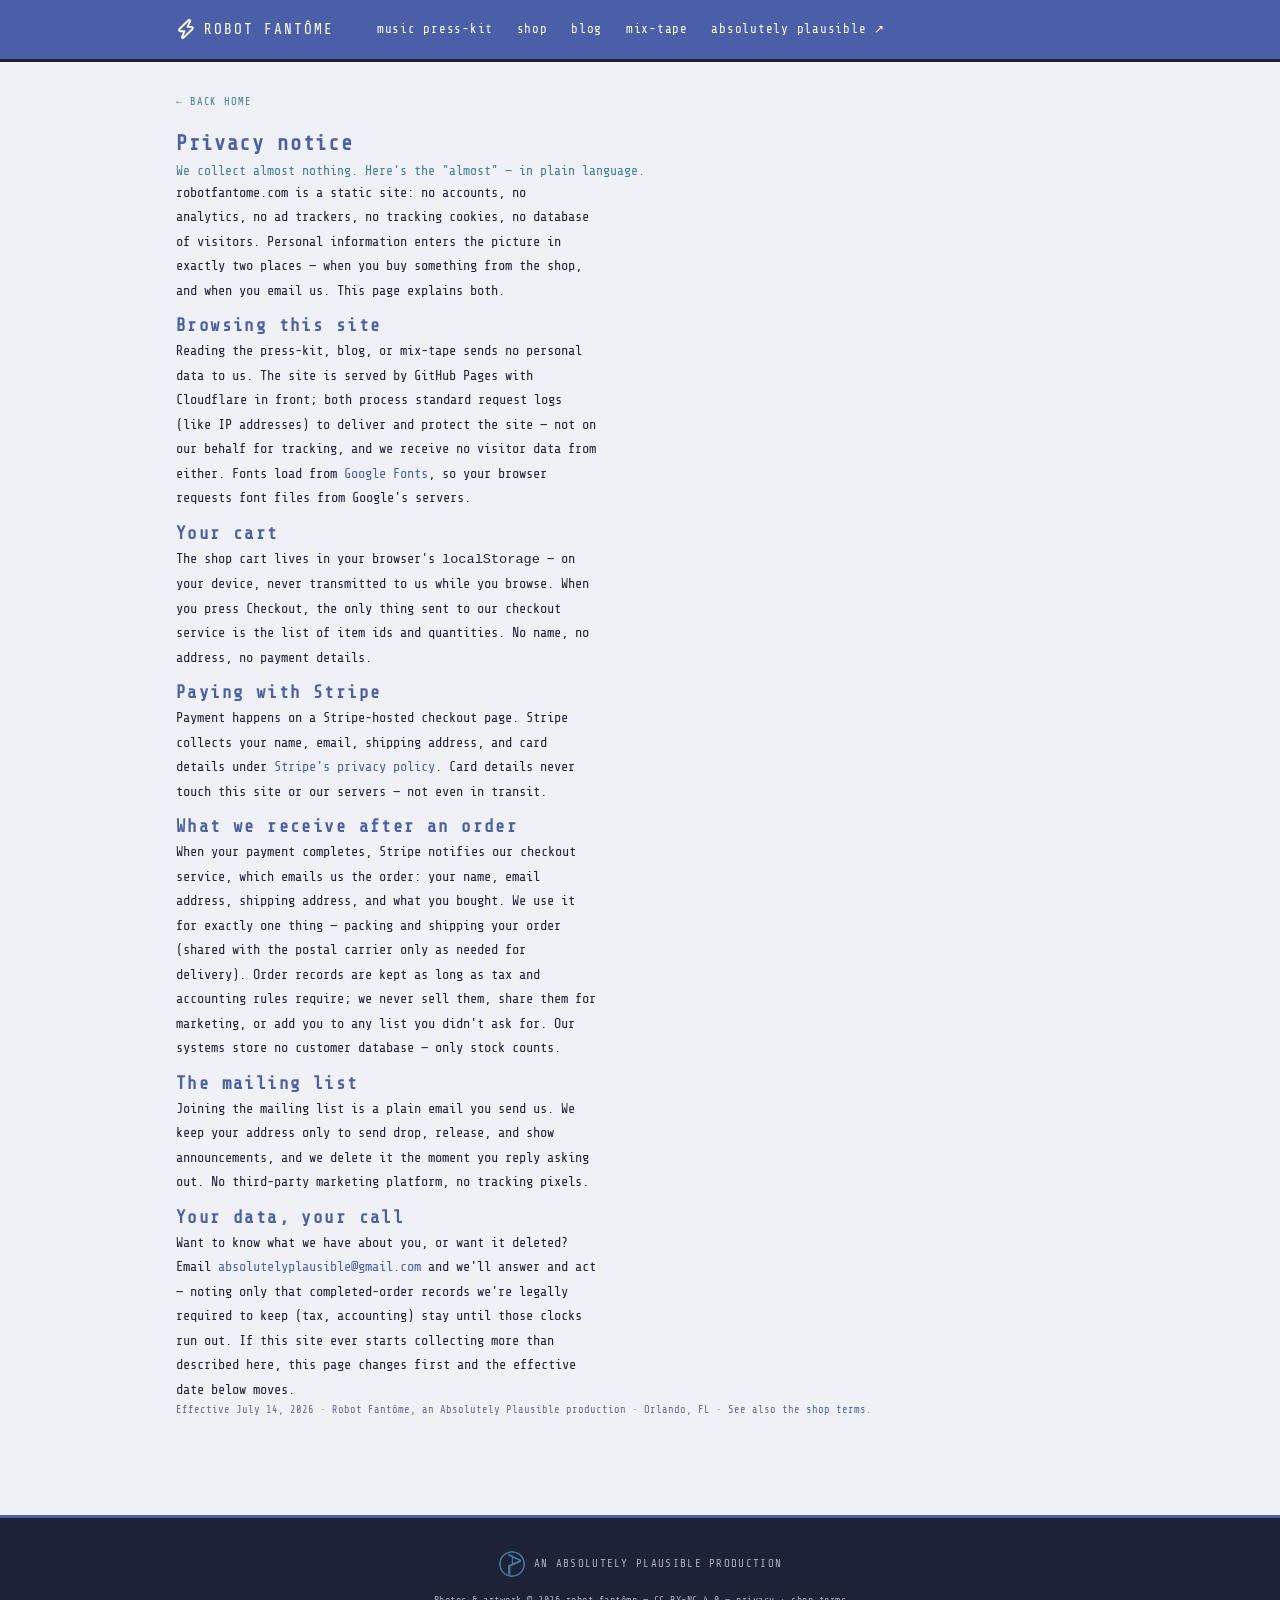
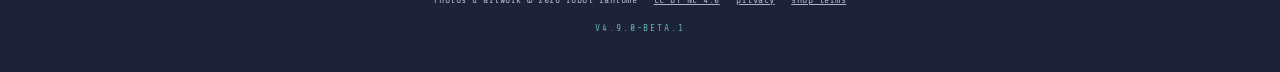
==== commit faf0cb05: "Site tidy-up: shared nav/footer on every page, résumé certificates, dead CSS purge — v4.9.0-beta.1 F" ====
--- a/privacy.html
+++ b/privacy.html
@@ -6,8 +6,9 @@
   <title>Privacy Notice — Robot Fantôme</title>
   <meta name="description" content="What robotfantome.com collects (almost nothing), how Stripe checkout works, what happens to order details, and the mailing list. No accounts, no analytics, no tracking cookies." />
   <link rel="icon" type="image/png" href="assets/favicon.png" />
+  <link rel="apple-touch-icon" href="assets/favicon.png" />
   <link rel="canonical" href="https://robotfantome.com/privacy.html" />
-  <meta name="theme-color" content="#3f7d9c" />
+  <meta name="theme-color" content="#4b5fa8" />
   <link rel="preconnect" href="https://fonts.googleapis.com" />
   <link rel="preconnect" href="https://fonts.gstatic.com" crossorigin />
   <link href="https://fonts.googleapis.com/css2?family=Share+Tech+Mono&display=swap" rel="stylesheet" />
@@ -17,20 +18,27 @@
   <header class="gh-nav">
     <div class="gh-nav-inner">
       <a href="./" class="gh-nav-brand" aria-label="robot fantôme home">
+        <svg class="gh-nav-logo" viewBox="0 0 16 16" width="20" height="20" aria-hidden="true"><path fill="currentColor" d="M9.504.43a1.516 1.516 0 0 1 2.437 1.713L10.415 5.5h2.123c1.57 0 2.346 1.909 1.22 3.004l-7.34 7.142a1.249 1.249 0 0 1-.871.354h-.302a1.25 1.25 0 0 1-1.157-1.723L5.633 10.5H3.462c-1.57 0-2.346-1.909-1.22-3.004L9.503.429Zm1.047 1.074L3.286 8.571A.25.25 0 0 0 3.462 9H6.75a.75.75 0 0 1 .694 1.034l-1.713 4.188 6.982-6.793A.25.25 0 0 0 12.538 7H9.25a.75.75 0 0 1-.683-1.06l2.008-4.418.003-.006a.036.036 0 0 0-.004-.009l-.006-.006-.008-.001c-.003 0-.006.002-.009.004Z"/></svg>
         <span class="gh-nav-brand-text">robot fant&ocirc;me</span>
       </a>
+
       <nav class="gh-nav-links" aria-label="Site navigation">
         <a href="./">music press-kit</a>
         <a href="./#shop">shop</a>
         <a href="./#blog">blog</a>
         <a href="./#mixtape">mix-tape</a>
+        <a href="https://absolutelyplausible.com" target="_blank" rel="noopener" class="gh-nav-external">absolutely plausible &nearr;</a>
       </nav>
+
+      <button class="gh-nav-toggle" aria-label="Toggle navigation" aria-expanded="false">
+        <span></span><span></span><span></span>
+      </button>
     </div>
   </header>
 
   <main class="gh-main product-page">
     <p class="product-breadcrumb"><a href="./">&larr; back home</a></p>
-    <article class="product-detail" style="display: block; max-width: 46rem;">
+    <article class="product-detail legal-detail">
       <h1 class="product-name">Privacy notice</h1>
       <p class="product-tagline">We collect almost nothing. Here's the "almost" — in plain language.</p>
 
@@ -41,7 +49,7 @@
         when you email us. This page explains both.
       </p>
 
-      <h2 class="product-name" style="font-size: 1.1rem;">Browsing this site</h2>
+      <h2 class="product-name legal-h2">Browsing this site</h2>
       <p class="product-description">
         Reading the press-kit, blog, or mix-tape sends no personal data to us. The
         site is served by GitHub Pages with Cloudflare in front; both process
@@ -51,7 +59,7 @@
         so your browser requests font files from Google's servers.
       </p>
 
-      <h2 class="product-name" style="font-size: 1.1rem;">Your cart</h2>
+      <h2 class="product-name legal-h2">Your cart</h2>
       <p class="product-description">
         The shop cart lives in your browser's <code>localStorage</code> — on your
         device, never transmitted to us while you browse. When you press Checkout,
@@ -59,7 +67,7 @@
         quantities. No name, no address, no payment details.
       </p>
 
-      <h2 class="product-name" style="font-size: 1.1rem;">Paying with Stripe</h2>
+      <h2 class="product-name legal-h2">Paying with Stripe</h2>
       <p class="product-description">
         Payment happens on a Stripe-hosted checkout page. Stripe collects your name,
         email, shipping address, and card details under
@@ -67,7 +75,7 @@
         Card details never touch this site or our servers — not even in transit.
       </p>
 
-      <h2 class="product-name" style="font-size: 1.1rem;">What we receive after an order</h2>
+      <h2 class="product-name legal-h2">What we receive after an order</h2>
       <p class="product-description">
         When your payment completes, Stripe notifies our checkout service, which
         emails us the order: your name, email address, shipping address, and what
@@ -78,7 +86,7 @@
         Our systems store no customer database — only stock counts.
       </p>
 
-      <h2 class="product-name" style="font-size: 1.1rem;">The mailing list</h2>
+      <h2 class="product-name legal-h2">The mailing list</h2>
       <p class="product-description">
         Joining the mailing list is a plain email you send us. We keep your address
         only to send drop, release, and show announcements, and we delete it the
@@ -86,7 +94,7 @@
         pixels.
       </p>
 
-      <h2 class="product-name" style="font-size: 1.1rem;">Your data, your call</h2>
+      <h2 class="product-name legal-h2">Your data, your call</h2>
       <p class="product-description">
         Want to know what we have about you, or want it deleted? Email
         <a href="mailto:absolutelyplausible@gmail.com">absolutelyplausible@gmail.com</a>
@@ -106,15 +114,17 @@
   <footer>
     <div class="footer-inner">
       <a href="https://absolutelyplausible.com" target="_blank" rel="noopener" class="footer-ap" aria-label="Absolutely Plausible — official site">
-        <img src="assets/images/ap-logo.png" width="707" height="706" alt="Absolutely Plausible logo" class="footer-ap-logo" />
+        <img src="./assets/images/ap-logo.png" width="707" height="706" alt="Absolutely Plausible logo" class="footer-ap-logo" />
         <span>an Absolutely Plausible production</span>
       </a>
       <p class="footer-license">
-        Website Design &copy; 2026 by robot fant&ocirc;me &mdash;
+        Photos &amp; artwork &copy; <span class="footer-year">2026</span> robot fant&ocirc;me &mdash;
         <a href="https://creativecommons.org/licenses/by-nc/4.0/" target="_blank" rel="noopener">CC BY-NC 4.0</a>
-        &mdash; <a href="privacy.html">privacy</a> &middot; <a href="terms.html">shop terms</a>
+        &mdash; <a href="./privacy.html">privacy</a> &middot; <a href="./terms.html">shop terms</a>
       </p>
+      <p class="footer-version">v4.9.0-beta.1</p>
     </div>
   </footer>
+  <script src="js/main.js"></script>
 </body>
 </html>
--- a/css/style.css
+++ b/css/style.css
@@ -28,19 +28,19 @@
   /* ── Text & borders (cool dark on light) ── */
   --color-text:    #1e2238;
   --color-muted:   #626887;
-  --color-border:  #d8daea;
+  --color-border:  #1e2238;
 
   /* ── Aliases (kept for compatibility) ── */
   --page-text:     #1e2238;
   --page-muted:    #626887;
-  --page-border:   #d8daea;
+  --page-border:   #1e2238;
   --color-link:    #4b5fa8;
 
   --font:          'Share Tech Mono', 'Courier New', monospace;
-  --radius:        6px;
-  --glow-accent:   0 0 6px #4b5fa844, 0 0 18px #4b5fa81f;
-  --glow-mid:      0 0 6px #3f7d9c44, 0 0 18px #3f7d9c1f;
-  --card-shadow:   0 1px 3px rgba(30,34,56,0.10), 0 0 0 1px var(--color-border);
+  --radius:        0;
+  --glow-accent:   none;
+  --glow-mid:      none;
+  --card-shadow:   0.3rem 0.3rem 0 #1e2238;
 }
 
 /* ── Reset ─────────────────────────────────────────────────── */
@@ -57,19 +57,6 @@
   overflow-x: hidden;
 }
 
-/* Subtle CRT scanlines */
-body::before {
-  content: '';
-  position: fixed;
-  inset: 0;
-  background: repeating-linear-gradient(
-    0deg, transparent, transparent 3px,
-    rgba(0,0,0,0.03) 3px, rgba(0,0,0,0.03) 4px
-  );
-  pointer-events: none;
-  z-index: 9999;
-}
-
 img { display: block; max-width: 100%; height: auto; }
 ul { list-style: none; }
 
@@ -79,24 +66,6 @@
   transition: color 0.15s, text-shadow 0.15s;
 }
 a:hover { color: var(--accent-hover); }
-
-/* ── Animations ────────────────────────────────────────────── */
-/* Occasional glitch burst — idle (clipped away) for most of the cycle */
-@keyframes glitch {
-  0%, 86%, 100% { clip-path: inset(0 0 100% 0); transform: translate(0,0); }
-  87%  { clip-path: inset(15% 0 60% 0); transform: translate(-2px,0); }
-  90%  { clip-path: inset(62% 0 12% 0); transform: translate(2px,0); }
-  93%  { clip-path: inset(34% 0 44% 0); transform: translate(-1px,0); }
-  96%  { clip-path: inset(78% 0 8% 0);  transform: translate(1px,0); }
-}
-@keyframes flicker {
-  0%,19%,21%,23%,25%,54%,56%,100% { opacity: 1; }
-  20%,24%,55% { opacity: 0.82; }
-}
-@keyframes scan {
-  0%   { top: -2px; }
-  100% { top: 100%; }
-}
 
 /* ── Top Nav ───────────────────────────────────────────────── */
 .gh-nav {
@@ -126,7 +95,6 @@
   gap: 0.5rem;
   color: var(--accent);
   text-shadow: var(--glow-accent);
-  animation: flicker 10s infinite;
   white-space: nowrap;
   flex-shrink: 0;
 }
@@ -184,22 +152,6 @@
 .gh-nav-toggle[aria-expanded="true"] span:nth-child(2) { opacity: 0; }
 .gh-nav-toggle[aria-expanded="true"] span:nth-child(3) { transform: translateY(-6px) rotate(-45deg); }
 
-.gh-nav-user {
-  margin-left: auto;
-  display: flex;
-  align-items: center;
-  flex-shrink: 0;
-}
-.gh-nav-avatar {
-  width: 32px;
-  height: 32px;
-  border-radius: 50%;
-  border: 2px solid var(--color-border);
-  object-fit: cover;
-  transition: border-color 0.15s;
-}
-.gh-nav-avatar:hover { border-color: var(--accent); }
-
 /* ── Layout ────────────────────────────────────────────────── */
 .gh-layout {
   max-width: 1280px;
@@ -227,26 +179,6 @@
   display: flex;
 }
 
-.gh-avatar-wrap {
-  position: relative;
-  width: 100%;
-  border-radius: 50%;
-  overflow: hidden;
-  border: 3px solid var(--color-border);
-  box-shadow: 0 0 0 1px #4b5fa833;
-  aspect-ratio: 1;
-}
-.gh-avatar {
-  width: 100%;
-  height: 100%;
-  object-fit: cover;
-  display: block;
-  filter: saturate(0.7) contrast(1.05);
-  opacity: 0;
-  transition: opacity 0.8s ease;
-}
-.gh-avatar.loaded { opacity: 1; }
-
 .gh-display-name {
   font-size: 1.25rem;
   letter-spacing: 0.06em;
@@ -268,28 +200,6 @@
   line-height: 1.6;
   border-top: 1px solid var(--page-border);
   padding-top: 1rem;
-}
-
-.gh-follow-btn {
-  display: block;
-  width: 100%;
-  text-align: center;
-  padding: 0.3rem 0.75rem;
-  background: #e3e5ec;
-  border: 1px solid var(--page-border);
-  border-radius: var(--radius);
-  color: var(--page-text);
-  font-family: var(--font);
-  font-size: 0.8rem;
-  letter-spacing: 0.04em;
-  cursor: pointer;
-  transition: border-color 0.15s, background 0.15s;
-}
-.gh-follow-btn:hover {
-  border-color: var(--accent);
-  background: #d9dbe3;
-  color: var(--page-text);
-  text-shadow: none;
 }
 
 .gh-meta {
@@ -388,36 +298,9 @@
   min-width: 0;
 }
 
-
 /* ── Panels ────────────────────────────────────────────────── */
 .gh-panel { display: none; }
 .gh-panel.active { display: block; }
-
-.gh-panel-header {
-  display: flex;
-  align-items: baseline;
-  gap: 0.75rem;
-  margin-bottom: 1rem;
-  padding-bottom: 1rem;
-  border-bottom: 1px solid var(--page-border);
-}
-.gh-panel-title {
-  font-size: clamp(1.4rem, 3vw, 2rem);
-  letter-spacing: 0.1em;
-  text-transform: uppercase;
-  color: var(--page-text);
-  line-height: 1.1;
-  position: relative;
-  display: inline-block;
-}
-.gh-panel-title::after {
-  content: '';
-  display: block;
-  height: 1px;
-  margin-top: 0.4rem;
-  background: linear-gradient(90deg, var(--accent), transparent);
-  box-shadow: var(--glow-accent);
-}
 .gh-panel-body {
   font-size: 0.88rem;
   line-height: 1.8;
@@ -425,15 +308,6 @@
   max-width: 680px;
   margin-bottom: 1.25rem;
 }
-.gh-panel-image {
-  width: 100%;
-  margin-top: 1.5rem;
-  border: 1px solid var(--color-border);
-  border-radius: var(--radius);
-  opacity: 0;
-  transition: opacity 0.8s ease;
-}
-.gh-panel-image.loaded { opacity: 1; }
 
 /* ── README card (Overview) ────────────────────────────────── */
 .gh-readme {
@@ -443,19 +317,6 @@
   overflow: hidden;
   box-shadow: var(--card-shadow);
 }
-.gh-readme-header {
-  background: var(--bg-overlay);
-  border-bottom: 1px solid var(--color-border);
-  padding: 0.5rem 1rem;
-  display: flex;
-  align-items: center;
-  gap: 0.5rem;
-}
-.gh-readme-label {
-  font-size: 0.78rem;
-  letter-spacing: 0.06em;
-  color: var(--color-muted);
-}
 .gh-readme-body {
   background: var(--bg-surface);
   padding: 2rem;
@@ -464,31 +325,7 @@
   overflow: hidden;
 }
 
-/* Scan line in readme */
-.gh-readme-body::after {
-  content: '';
-  position: absolute;
-  top: 0; left: 0;
-  width: 100%; height: 2px;
-  background: linear-gradient(90deg, transparent, var(--accent-teal), transparent);
-  animation: scan 8s linear infinite;
-  opacity: 0.4;
-  pointer-events: none;
-}
-
 /* ── Pinned grid ───────────────────────────────────────────── */
-.gh-pinned-header {
-  display: flex;
-  align-items: center;
-  gap: 0.5rem;
-  margin-bottom: 0.75rem;
-}
-.gh-pinned-label {
-  font-size: 0.78rem;
-  letter-spacing: 0.08em;
-  color: var(--page-muted);
-  font-weight: normal;
-}
 
 .gh-pinned-grid {
   display: grid;
@@ -526,29 +363,8 @@
   line-height: 1.5;
   flex: 1;
 }
-.gh-pinned-footer {
-  display: flex;
-  align-items: center;
-  gap: 0.75rem;
-  margin-top: 0.25rem;
-}
-.gh-lang-item {
-  display: flex;
-  align-items: center;
-  gap: 0.35rem;
-  font-size: 0.72rem;
-  color: var(--color-muted);
-}
 
 /* ── Hero (inside README card) ─────────────────────────────── */
-.hero-prefix {
-  font-size: 0.68rem;
-  letter-spacing: 0.3em;
-  color: var(--accent-mid);
-  text-transform: uppercase;
-  margin-bottom: 0.75rem;
-  text-shadow: var(--glow-mid);
-}
 .hero-title {
   font-size: clamp(2rem, 6vw, 3.5rem);
   letter-spacing: 0.12em;
@@ -560,23 +376,6 @@
   position: relative;
   display: inline-block;
 }
-.hero-title::before, .hero-title::after {
-  content: attr(data-text);
-  position: absolute;
-  inset: 0;
-  pointer-events: none;
-}
-.hero-title::before {
-  color: var(--accent);
-  animation: glitch 6s infinite linear;
-  opacity: 0.4;
-}
-.hero-title::after {
-  color: var(--accent-deep);
-  animation: glitch 7.3s infinite linear;
-  animation-delay: -2.5s;
-  opacity: 0.3;
-}
 .hero-subtitle {
   font-size: clamp(0.6rem, 2vw, 0.85rem);
   letter-spacing: 0.4em;
@@ -585,26 +384,8 @@
   margin-bottom: 2rem;
   display: block;
 }
-.hero-image {
-  width: 100%;
-  border: 1px solid var(--color-border);
-  border-radius: var(--radius);
-  opacity: 0;
-  transition: opacity 0.8s ease;
-  box-shadow: 0 0 24px rgba(75,95,168,0.06);
-}
-.hero-image.loaded { opacity: 1; }
 
 /* ── CC Notice ─────────────────────────────────────────────── */
-.cc-notice {
-  font-size: 0.62rem;
-  color: var(--color-muted);
-  text-align: center;
-  margin-top: 0.75rem;
-  letter-spacing: 0.04em;
-}
-.cc-notice a { color: var(--color-muted); text-decoration: underline; }
-.cc-notice a:hover { color: var(--accent); text-shadow: none; }
 
 /* ── Opensource links ──────────────────────────────────────── */
 .opensource-links {
@@ -690,17 +471,6 @@
   color: var(--accent-mid);
   text-shadow: var(--glow-mid);
 }
-.mixtape-image {
-  width: 100%;
-  max-width: 480px;
-  margin-bottom: 0.75rem;
-  border: 1px solid var(--color-border);
-  border-radius: var(--radius);
-  filter: saturate(0.75) contrast(1.05);
-  opacity: 0;
-  transition: opacity 0.8s ease;
-}
-.mixtape-image.loaded { opacity: 1; }
 .mixtape-artists {
   margin-top: 1.5rem;
   display: grid;
@@ -779,11 +549,15 @@
   transition: opacity 0.8s ease;
 }
 .press-photo-lead.loaded { opacity: 1; }
+.press-bio .gh-panel-body p + p { margin-top: 0.75rem; }
 /* Press photos keep their native aspect ratio — no face cropping */
-.press-grid .gallery-image { aspect-ratio: auto; }
 @media (max-width: 700px) {
   .press-bio { grid-template-columns: 1fr; }
 }
+
+/* Certificates in the résumé keep their native aspect ratio — no cropped borders */
+.certificate-grid { margin-top: 0.75rem; }
+.certificate-grid .gallery-image { aspect-ratio: auto; }
 
 /* ── Blog ──────────────────────────────────────────────────── */
 .blog-list {
@@ -830,16 +604,6 @@
 
 /* ── Resume blocks (About panel) ───────────────────────────── */
 .resume-block { margin-top: 2rem; }
-.resume-block-title {
-  font-size: 0.65rem;
-  letter-spacing: 0.28em;
-  text-transform: uppercase;
-  color: var(--accent-mid);
-  text-shadow: var(--glow-mid);
-  margin-bottom: 1rem;
-  padding-bottom: 0.5rem;
-  border-bottom: 1px solid var(--color-border);
-}
 
 /* ── Timeline ──────────────────────────────────────────────── */
 .timeline {
@@ -1077,34 +841,6 @@
 }
 
 /* Trust / payment badges (footer + near buy button) */
-.trust-badges {
-  display: flex;
-  flex-wrap: wrap;
-  align-items: center;
-  justify-content: center;
-  gap: 0.4rem;
-  font-size: 0.58rem;
-}
-.trust-lock {
-  width: 0.95em;
-  height: 0.95em;
-  fill: var(--accent-teal);
-  flex: none;
-}
-.trust-text {
-  letter-spacing: 0.1em;
-  text-transform: uppercase;
-  color: var(--color-muted);
-  margin-right: 0.15rem;
-}
-.pay-chip {
-  letter-spacing: 0.06em;
-  text-transform: uppercase;
-  color: var(--accent-mid);
-  border: 1px solid var(--color-border);
-  border-radius: 3px;
-  padding: 0.08rem 0.4rem;
-}
 
 /* Mailing-list signup (incentivized) */
 .mailing-card {
@@ -1140,41 +876,6 @@
 }
 
 /* Press / testimonial strip */
-.press-quotes {
-  display: grid;
-  grid-template-columns: repeat(auto-fit, minmax(240px, 1fr));
-  gap: 1rem;
-}
-.press-quote {
-  margin: 0;
-  padding: 1rem 1.1rem;
-  background: var(--bg-surface);
-  border: 1px solid var(--color-border);
-  border-left: 3px solid var(--accent-teal);
-  border-radius: var(--radius);
-  box-shadow: var(--card-shadow);
-}
-.press-quote blockquote {
-  margin: 0 0 0.6rem;
-  font-size: 0.78rem;
-  line-height: 1.7;
-  color: var(--page-text);
-}
-.press-quote figcaption {
-  font-size: 0.62rem;
-  letter-spacing: 0.08em;
-  text-transform: uppercase;
-  color: var(--accent-mid);
-}
-.press-quote-draft {
-  margin-left: 0.4em;
-  font-size: 0.9em;
-  letter-spacing: 0.12em;
-  color: var(--page-muted);
-  border: 1px solid var(--color-border);
-  border-radius: 3px;
-  padding: 0.02em 0.3em;
-}
 
 /* ── Cart: nav button + slide-in drawer ────────────────────── */
 .cart-nav-btn {
@@ -1491,6 +1192,10 @@
 @media (max-width: 700px) {
   .product-detail { grid-template-columns: 1fr; }
 }
+
+/* Legal pages (privacy / terms) reuse the product-detail frame as one column */
+.legal-detail { display: block; max-width: 46rem; }
+.legal-h2 { font-size: 1.1rem; margin-top: 0.5rem; }
 
 /* ── Footer ────────────────────────────────────────────────── */
 footer {
@@ -1585,11 +1290,6 @@
   .gh-sidebar {
     position: static;
   }
-  .gh-avatar-wrap {
-    width: 64px;
-    height: 64px;
-    aspect-ratio: unset;
-  }
   .gh-profile-names { display: flex; align-items: baseline; gap: 0.75rem; }
   .gh-pinned-grid { grid-template-columns: 1fr; }
 }
@@ -1601,15 +1301,8 @@
     animation: none !important;
     transition: none !important;
   }
-  .hero-title::before,
-  .hero-title::after,
-  .gh-readme-body::after { display: none; }
-  .gh-avatar,
-  .hero-image,
-  .gh-panel-image,
-  .mixtape-image,
   .press-photo-lead,
-  .ap-logo { opacity: 1 !important; }
+.ap-logo { opacity: 1 !important; }
 }
 
 /* ============================================================
@@ -1618,19 +1311,6 @@
    flat paper, hard navy borders, offset shadows, pressed controls.
    Robot Fantôme content and behavior remain unchanged.
    ============================================================ */
-
-:root {
-  --color-border: #1e2238;
-  --page-border: #1e2238;
-  --radius: 0;
-  --glow-accent: none;
-  --glow-mid: none;
-  --card-shadow: 0.3rem 0.3rem 0 #1e2238;
-}
-
-body::before {
-  display: none;
-}
 
 .gh-nav {
   height: auto;
@@ -1657,10 +1337,6 @@
   text-shadow: none;
 }
 
-.gh-nav-brand {
-  animation: none;
-}
-
 .gh-nav-links a {
   border: 1px solid transparent;
   border-radius: 0;
@@ -1670,11 +1346,6 @@
 .gh-nav-links a.active {
   border-color: var(--color-text);
   background: var(--accent-deep);
-}
-
-.gh-nav-avatar {
-  border: 2px solid var(--color-text);
-  border-radius: 0;
 }
 
 .gh-nav-toggle span {
@@ -1701,16 +1372,6 @@
   padding: 1rem;
 }
 
-.gh-avatar-wrap {
-  border: 2px solid var(--color-text);
-  border-radius: 0;
-  box-shadow: 0.2rem 0.2rem 0 var(--color-text);
-}
-
-.gh-avatar,
-.hero-image,
-.gh-panel-image,
-.mixtape-image,
 .press-photo-lead,
 .gallery-image,
 .ap-logo {
@@ -1726,17 +1387,6 @@
   border: 2px solid var(--color-text);
   border-radius: 0;
   box-shadow: 0.45rem 0.45rem 0 var(--color-text);
-}
-
-.gh-readme-header {
-  border-bottom: 2px solid var(--color-text);
-  background: var(--accent);
-}
-
-.gh-readme-label {
-  color: #fff;
-  letter-spacing: 0.12em;
-  text-transform: uppercase;
 }
 
 .gh-readme-body {
@@ -1750,19 +1400,9 @@
   padding: clamp(2.5rem, 7vw, 5rem) 1.5rem;
 }
 
-.gh-readme-body::after,
-.hero-title::before,
-.hero-title::after {
-  display: none;
-}
-
 .hero-title {
   color: #fff;
   text-shadow: none;
-}
-
-.hero-prefix {
-  color: var(--accent-teal);
 }
 
 .hero-subtitle {
@@ -1791,10 +1431,6 @@
 .gallery-item,
 .shop-card,
 .mailing-card,
-.press-quote,
-.mixtape-entry,
-.music-player-card,
-.show-card,
 .product-media .gallery-image,
 .product-info,
 .order-toast {
@@ -1806,15 +1442,13 @@
 
 .gh-pinned-card,
 .gallery-item,
-.shop-card,
-.press-quote {
+.shop-card {
   transition: transform 0.1s ease, box-shadow 0.1s ease;
 }
 
 .gh-pinned-card:hover,
 .gallery-item:hover,
-.shop-card:hover,
-.press-quote:hover {
+.shop-card:hover {
   border-color: var(--color-text);
   box-shadow: 0.2rem 0.2rem 0 var(--color-text);
   transform: translate(0.1rem, 0.1rem);
@@ -1882,8 +1516,6 @@
 }
 
 .social-grid a,
-.gh-follow-btn,
-.pay-chip,
 .price-save,
 .product-badge,
 .footer-version {
@@ -1940,19 +1572,6 @@
 .footer-license,
 .footer-license a {
   color: #a8b4c0;
-}
-
-footer .trust-lock {
-  fill: var(--accent-teal);
-}
-
-footer .trust-text {
-  color: #d8dde5;
-}
-
-footer .pay-chip {
-  color: #fff;
-  border-color: #a8b4c0;
 }
 
 .footer-version {
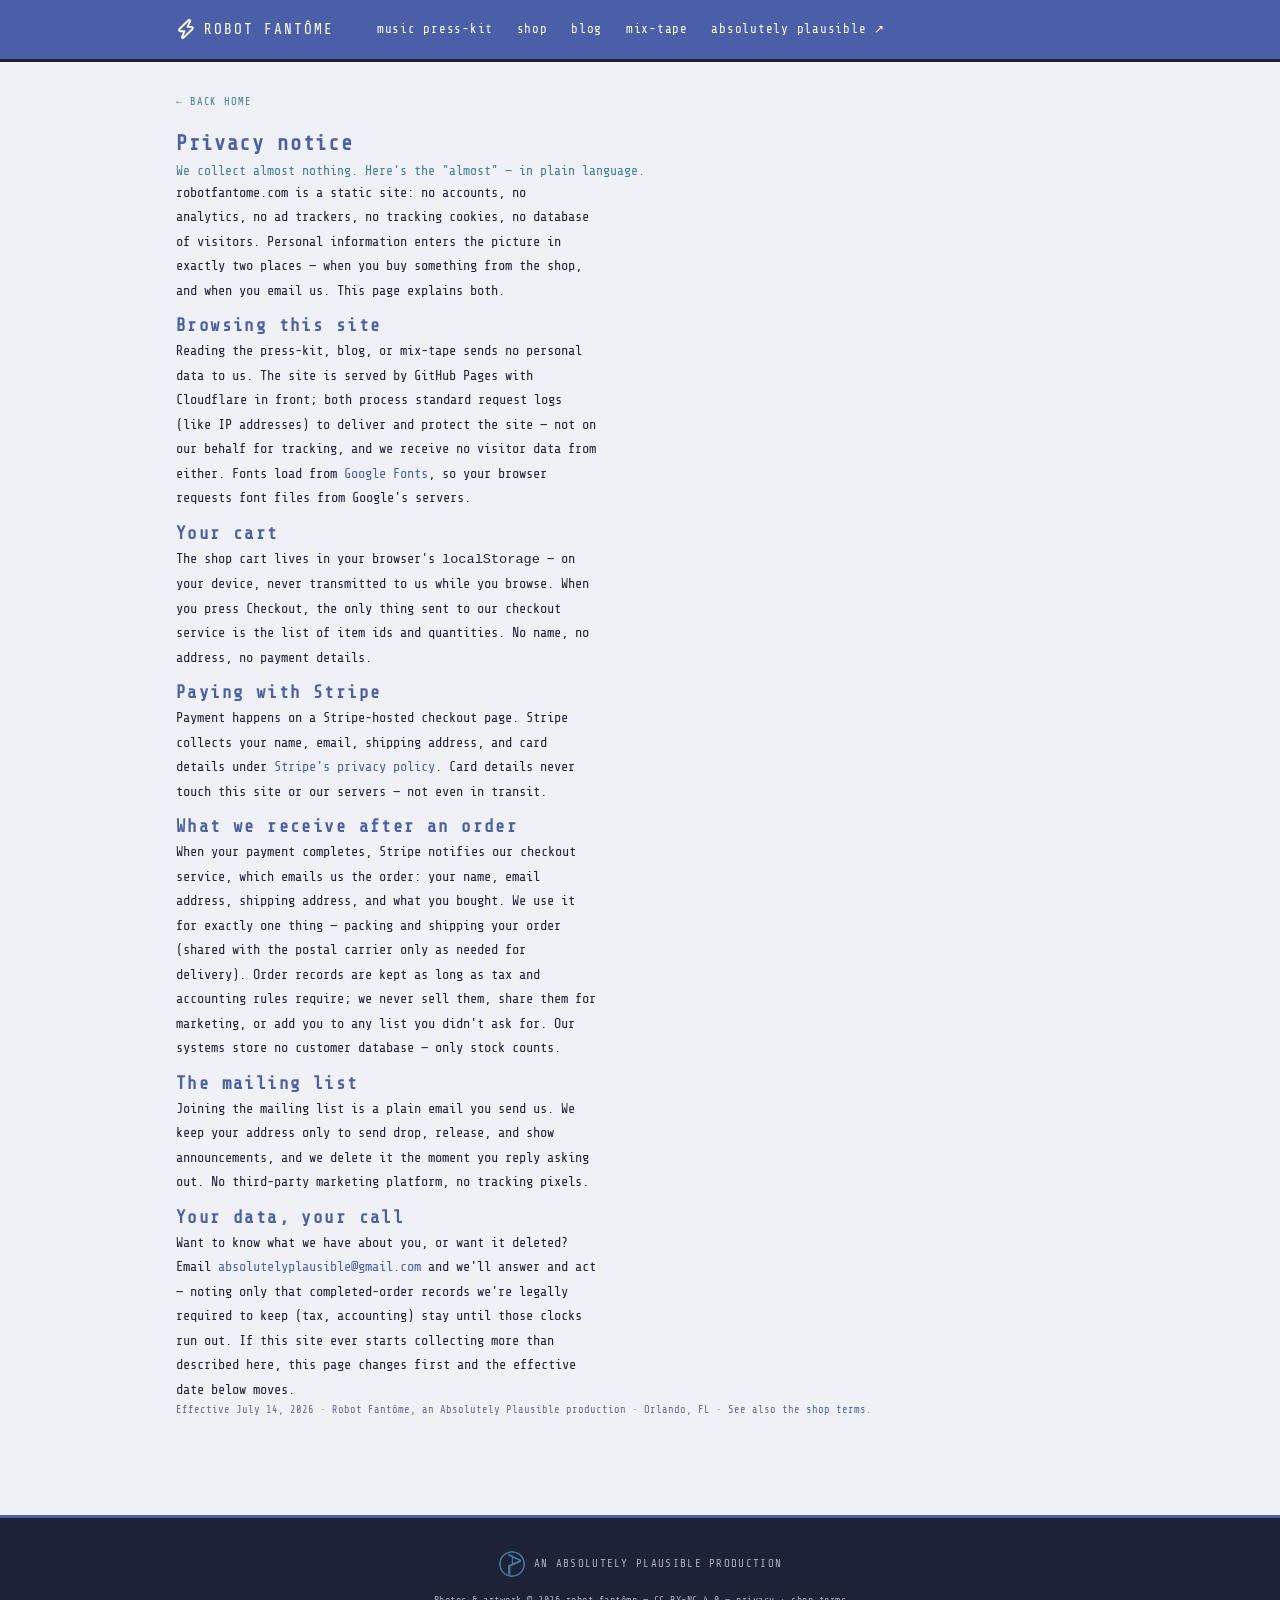
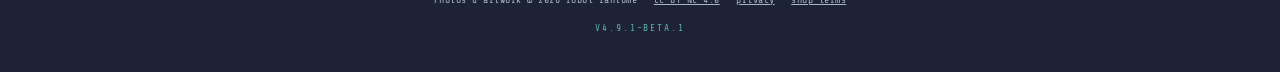
==== commit 07454b01: "Dedupe: generator-owned chrome on every page, CSS layers folded, portfolio↔shop cross-links — v4.9.1" ====
--- a/privacy.html
+++ b/privacy.html
@@ -15,6 +15,7 @@
   <link rel="stylesheet" href="css/style.css" />
 </head>
 <body>
+  <!-- chrome:nav:start -->
   <header class="gh-nav">
     <div class="gh-nav-inner">
       <a href="./" class="gh-nav-brand" aria-label="robot fantôme home">
@@ -35,6 +36,7 @@
       </button>
     </div>
   </header>
+  <!-- chrome:nav:end -->
 
   <main class="gh-main product-page">
     <p class="product-breadcrumb"><a href="./">&larr; back home</a></p>
@@ -111,6 +113,7 @@
     </article>
   </main>
 
+  <!-- chrome:footer:start -->
   <footer>
     <div class="footer-inner">
       <a href="https://absolutelyplausible.com" target="_blank" rel="noopener" class="footer-ap" aria-label="Absolutely Plausible — official site">
@@ -122,9 +125,10 @@
         <a href="https://creativecommons.org/licenses/by-nc/4.0/" target="_blank" rel="noopener">CC BY-NC 4.0</a>
         &mdash; <a href="./privacy.html">privacy</a> &middot; <a href="./terms.html">shop terms</a>
       </p>
-      <p class="footer-version">v4.9.0-beta.1</p>
+      <p class="footer-version">v4.9.1-beta.1</p>
     </div>
   </footer>
+  <!-- chrome:footer:end -->
   <script src="js/main.js"></script>
 </body>
 </html>
--- a/css/style.css
+++ b/css/style.css
@@ -72,21 +72,24 @@
   position: sticky;
   top: 0;
   z-index: 200;
-  background: #e7e9ee;
-  border-bottom: 1px solid var(--page-border);
-  height: 62px;
   display: flex;
   align-items: center;
+  height: auto;
+  min-height: 62px;
+  background: var(--accent);
+  border-bottom: 3px solid var(--color-text);
 }
 
 .gh-nav-inner {
   width: 100%;
-  max-width: 1280px;
   margin: 0 auto;
   padding: 0 1rem;
   display: flex;
   align-items: center;
   gap: 1rem;
+  max-width: 960px;
+  padding-top: 0.65rem;
+  padding-bottom: 0.65rem;
 }
 
 .gh-nav-brand {
@@ -116,8 +119,9 @@
   font-size: 0.78rem;
   letter-spacing: 0.06em;
   padding: 0.3rem 0.6rem;
-  border-radius: var(--radius);
   transition: color 0.15s, background 0.15s;
+  border: 1px solid transparent;
+  border-radius: 0;
 }
 .gh-nav-links a:hover {
   color: var(--page-text);
@@ -144,9 +148,9 @@
 .gh-nav-toggle span {
   display: block;
   width: 20px;
-  height: 1px;
-  background: var(--page-muted);
   transition: transform 0.2s, opacity 0.2s;
+  height: 2px;
+  background: #fff;
 }
 .gh-nav-toggle[aria-expanded="true"] span:nth-child(1) { transform: translateY(6px) rotate(45deg); }
 .gh-nav-toggle[aria-expanded="true"] span:nth-child(2) { opacity: 0; }
@@ -154,26 +158,30 @@
 
 /* ── Layout ────────────────────────────────────────────────── */
 .gh-layout {
-  max-width: 1280px;
   margin: 2rem auto 0;
   padding: 0 1rem 4rem;
   display: grid;
   grid-template-columns: 1fr;
-  gap: 1.5rem;
   align-items: start;
+  max-width: 960px;
+  margin-top: 2.5rem;
+  padding-bottom: 5rem;
+  gap: 2rem;
 }
 /* Profile sidebar shows only on the About tab */
-.gh-layout.show-sidebar {
-  grid-template-columns: 296px 1fr;
-}
+.gh-layout.show-sidebar { grid-template-columns: 260px minmax(0, 1fr); }
 
 /* ── Sidebar ───────────────────────────────────────────────── */
 .gh-sidebar {
   position: sticky;
-  top: 78px;
   display: none;
   flex-direction: column;
   gap: 1rem;
+  top: 82px;
+  border: 2px solid var(--color-text);
+  background: var(--bg-surface);
+  box-shadow: var(--card-shadow);
+  padding: 1rem;
 }
 .gh-layout.show-sidebar .gh-sidebar {
   display: flex;
@@ -294,9 +302,7 @@
 }
 
 /* ── Main Content ──────────────────────────────────────────── */
-.gh-main {
-  min-width: 0;
-}
+.gh-main { min-width: 0; }
 
 /* ── Panels ────────────────────────────────────────────────── */
 .gh-panel { display: none; }
@@ -305,24 +311,30 @@
   font-size: 0.88rem;
   line-height: 1.8;
   color: var(--page-text);
-  max-width: 680px;
   margin-bottom: 1.25rem;
+  max-width: 72ch;
 }
 
 /* ── README card (Overview) ────────────────────────────────── */
 .gh-readme {
-  border: 1px solid var(--color-border);
-  border-radius: var(--radius);
-  margin-bottom: 1.5rem;
   overflow: hidden;
-  box-shadow: var(--card-shadow);
+  margin-bottom: 2rem;
+  border: 2px solid var(--color-text);
+  border-radius: 0;
+  box-shadow: 0.45rem 0.45rem 0 var(--color-text);
 }
 .gh-readme-body {
-  background: var(--bg-surface);
-  padding: 2rem;
   text-align: center;
   position: relative;
   overflow: hidden;
+  min-height: 310px;
+  display: flex;
+  flex-direction: column;
+  align-items: center;
+  justify-content: center;
+  background: var(--color-text);
+  color: #fff;
+  padding: clamp(2.5rem, 7vw, 5rem) 1.5rem;
 }
 
 /* ── Pinned grid ───────────────────────────────────────────── */
@@ -370,19 +382,19 @@
   letter-spacing: 0.12em;
   text-transform: uppercase;
   line-height: 1.05;
-  color: var(--page-text);
-  text-shadow: 0 0 16px #4b5fa833, 0 0 40px #4b5fa811;
   margin-bottom: 0.5rem;
   position: relative;
   display: inline-block;
+  color: #fff;
+  text-shadow: none;
 }
 .hero-subtitle {
   font-size: clamp(0.6rem, 2vw, 0.85rem);
   letter-spacing: 0.4em;
   text-transform: uppercase;
-  color: var(--page-muted);
   margin-bottom: 2rem;
   display: block;
+  color: #c7cbd8;
 }
 
 /* ── CC Notice ─────────────────────────────────────────────── */
@@ -603,7 +615,7 @@
 .blog-post-body a:hover { color: var(--accent); }
 
 /* ── Resume blocks (About panel) ───────────────────────────── */
-.resume-block { margin-top: 2rem; }
+.resume-block { margin-top: 1.5rem; border: 2px solid var(--color-text); background: var(--bg-surface); box-shadow: var(--card-shadow); padding: clamp(1rem, 3vw, 1.5rem); }
 
 /* ── Timeline ──────────────────────────────────────────────── */
 .timeline {
@@ -615,10 +627,12 @@
 .timeline::before {
   content: '';
   position: absolute;
-  left: 0; top: 0.5rem; bottom: 0;
+  left: 0;
+  top: 0.5rem;
+  bottom: 0;
   width: 1px;
-  background: linear-gradient(to bottom, var(--accent) 0%, var(--accent-deep) 60%, transparent 100%);
   opacity: 0.35;
+  background: var(--accent);
 }
 .timeline-entry {
   position: relative;
@@ -629,11 +643,13 @@
 .timeline-entry::before {
   content: '';
   position: absolute;
-  left: -1.55rem; top: 1.35rem;
-  width: 6px; height: 6px;
+  left: -1.55rem;
+  top: 1.35rem;
+  width: 6px;
+  height: 6px;
   background: var(--accent);
-  border-radius: 50%;
-  box-shadow: var(--glow-accent);
+  border-radius: 0;
+  box-shadow: none;
 }
 .timeline-header {
   display: flex;
@@ -761,6 +777,7 @@
   filter: saturate(0.85) contrast(1.03);
   opacity: 0;
   transition: opacity 0.8s ease;
+  border-bottom: 2px solid var(--color-text);
 }
 .gallery-image.loaded { opacity: 1; }
 .gallery-caption {
@@ -845,11 +862,12 @@
 /* Mailing-list signup (incentivized) */
 .mailing-card {
   margin-top: 0.85rem;
-  padding: 0.85rem 1rem;
   border: 1px solid var(--accent-teal);
   border-radius: var(--radius);
   background: var(--bg-surface);
   box-shadow: var(--card-shadow);
+  border-color: var(--color-text);
+  padding: 1rem;
 }
 .mailing-pitch {
   font-size: 0.72rem;
@@ -922,10 +940,10 @@
   width: min(360px, 90vw);
   height: 100%;
   background: var(--bg-surface);
-  border-left: 1px solid var(--color-border);
-  box-shadow: -4px 0 24px rgba(30, 34, 56, 0.25);
   transform: translateX(100%);
   transition: transform 0.25s ease;
+  border-left: 2px solid var(--color-text);
+  box-shadow: -0.4rem 0 0 var(--color-text);
 }
 .cart-drawer.open { transform: translateX(0); }
 .cart-head {
@@ -1116,7 +1134,7 @@
 }
 
 /* ── Product detail page ───────────────────────────────────── */
-.product-page { padding-top: 1.5rem; }
+.product-page { padding-top: 1.5rem; max-width: 960px; margin: 0 auto; padding: 2rem 1rem 4rem; }
 .product-breadcrumb {
   font-size: 0.65rem;
   letter-spacing: 0.08em;
@@ -1127,8 +1145,8 @@
 .product-detail {
   display: grid;
   grid-template-columns: minmax(0, 1fr) minmax(0, 1fr);
-  gap: 2rem;
   align-items: start;
+  gap: 1.5rem;
 }
 .product-media .gallery-image {
   width: 100%;
@@ -1139,7 +1157,7 @@
   box-shadow: var(--card-shadow);
   opacity: 1;
 }
-.product-info { display: flex; flex-direction: column; gap: 0.75rem; }
+.product-info { display: flex; flex-direction: column; gap: 0.75rem; padding: 1.25rem; }
 .product-name {
   font-size: 1.3rem;
   letter-spacing: 0.08em;
@@ -1199,8 +1217,10 @@
 
 /* ── Footer ────────────────────────────────────────────────── */
 footer {
-  border-top: 1px solid var(--page-border);
   margin-top: 2rem;
+  border-top: 3px solid var(--accent);
+  background: var(--color-text);
+  color: #a8b4c0;
 }
 .footer-inner {
   max-width: 1280px;
@@ -1212,11 +1232,14 @@
 .footer-inner::before {
   content: '';
   position: absolute;
-  top: 0; left: 50%;
+  top: 0;
+  left: 50%;
   transform: translateX(-50%);
-  width: 80px; height: 1px;
+  width: 80px;
+  height: 1px;
   background: var(--accent);
   box-shadow: var(--glow-accent);
+  display: none;
 }
 .footer-ap {
   display: inline-flex;
@@ -1250,11 +1273,11 @@
   font-size: 0.6rem;
   letter-spacing: 0.2em;
   text-transform: uppercase;
-  color: var(--accent-mid);
   text-shadow: var(--glow-mid);
   border: 1px solid var(--color-border);
   padding: 0.15rem 0.6rem;
   border-radius: 2em;
+  color: var(--accent-teal);
 }
 
 /* ── Responsive ────────────────────────────────────────────── */
@@ -1263,20 +1286,22 @@
   .gh-nav-links { display: none; }
   .gh-nav-toggle { display: flex; margin-left: auto; }
   .gh-nav-links.open {
-    display: flex;
-    flex-direction: column;
-    position: absolute;
-    top: 62px; left: 0; right: 0;
-    background: #e7e9ee;
-    border-bottom: 1px solid var(--page-border);
-    padding: 0.5rem 1rem;
-    gap: 0;
-    z-index: 100;
-  }
+  display: flex;
+  flex-direction: column;
+  position: absolute;
+  left: 0;
+  right: 0;
+  padding: 0.5rem 1rem;
+  gap: 0;
+  z-index: 100;
+  top: 62px;
+  background: var(--accent);
+  border-bottom: 3px solid var(--color-text);
+}
   .gh-nav-links.open a {
-    padding: 0.6rem 0;
-    border-bottom: 1px solid var(--page-border);
-  }
+  padding: 0.6rem 0;
+  border-bottom: 1px solid rgba(255, 255, 255, 0.35);
+}
   .gh-nav-links.open a:last-child { border-bottom: none; }
 }
 
@@ -1284,12 +1309,10 @@
 @media (max-width: 768px) {
   .gh-layout,
   .gh-layout.show-sidebar {
-    grid-template-columns: 1fr;
-    margin-top: 1rem;
-  }
-  .gh-sidebar {
-    position: static;
-  }
+  grid-template-columns: 1fr;
+  margin-top: 1.25rem;
+}
+  .gh-sidebar { position: static; }
   .gh-profile-names { display: flex; align-items: baseline; gap: 0.75rem; }
   .gh-pinned-grid { grid-template-columns: 1fr; }
 }
@@ -1311,19 +1334,6 @@
    flat paper, hard navy borders, offset shadows, pressed controls.
    Robot Fantôme content and behavior remain unchanged.
    ============================================================ */
-
-.gh-nav {
-  height: auto;
-  min-height: 62px;
-  background: var(--accent);
-  border-bottom: 3px solid var(--color-text);
-}
-
-.gh-nav-inner {
-  max-width: 960px;
-  padding-top: 0.65rem;
-  padding-bottom: 0.65rem;
-}
 
 .gh-nav-brand,
 .gh-nav-brand:hover,
@@ -1337,94 +1347,22 @@
   text-shadow: none;
 }
 
-.gh-nav-links a {
-  border: 1px solid transparent;
-  border-radius: 0;
-}
-
 .gh-nav-links a:hover,
 .gh-nav-links a.active {
   border-color: var(--color-text);
   background: var(--accent-deep);
 }
 
-.gh-nav-toggle span {
-  height: 2px;
-  background: #fff;
-}
-
-.gh-layout {
-  max-width: 960px;
-  margin-top: 2.5rem;
-  padding-bottom: 5rem;
-  gap: 2rem;
-}
-
-.gh-layout.show-sidebar {
-  grid-template-columns: 260px minmax(0, 1fr);
-}
-
-.gh-sidebar {
-  top: 82px;
-  border: 2px solid var(--color-text);
-  background: var(--bg-surface);
-  box-shadow: var(--card-shadow);
-  padding: 1rem;
-}
-
 .press-photo-lead,
 .gallery-image,
 .ap-logo {
   filter: none;
 }
 
-.gh-main {
-  min-width: 0;
-}
-
-.gh-readme {
-  margin-bottom: 2rem;
-  border: 2px solid var(--color-text);
-  border-radius: 0;
-  box-shadow: 0.45rem 0.45rem 0 var(--color-text);
-}
-
-.gh-readme-body {
-  min-height: 310px;
-  display: flex;
-  flex-direction: column;
-  align-items: center;
-  justify-content: center;
-  background: var(--color-text);
-  color: #fff;
-  padding: clamp(2.5rem, 7vw, 5rem) 1.5rem;
-}
-
-.hero-title {
-  color: #fff;
-  text-shadow: none;
-}
-
-.hero-subtitle {
-  color: #c7cbd8;
-}
-
-.resume-block {
-  margin-top: 1.5rem;
-  border: 2px solid var(--color-text);
-  background: var(--bg-surface);
-  box-shadow: var(--card-shadow);
-  padding: clamp(1rem, 3vw, 1.5rem);
-}
-
 .resume-block .resume-block {
   border: 0;
   box-shadow: none;
   padding: 0;
-}
-
-.gh-panel-body {
-  max-width: 72ch;
 }
 
 .gh-pinned-card,
@@ -1465,10 +1403,6 @@
   overflow: hidden;
 }
 
-.gallery-image {
-  border-bottom: 2px solid var(--color-text);
-}
-
 .shop-card-body,
 .gallery-caption {
   padding: 0.85rem 0.9rem 1rem;
@@ -1480,11 +1414,6 @@
 .product-name {
   color: var(--accent);
   text-shadow: none;
-}
-
-.mailing-card {
-  border-color: var(--color-text);
-  padding: 1rem;
 }
 
 .mailing-cta,
@@ -1523,20 +1452,6 @@
   border-radius: 0;
 }
 
-.timeline::before {
-  background: var(--accent);
-}
-
-.timeline-entry::before {
-  border-radius: 0;
-  box-shadow: none;
-}
-
-.cart-drawer {
-  border-left: 2px solid var(--color-text);
-  box-shadow: -0.4rem 0 0 var(--color-text);
-}
-
 .cart-line-img,
 .cart-inc,
 .cart-dec {
@@ -1544,61 +1459,13 @@
   border-radius: 0;
 }
 
-.product-page {
-  max-width: 960px;
-  margin: 0 auto;
-  padding: 2rem 1rem 4rem;
-}
-
-.product-detail {
-  gap: 1.5rem;
-}
-
-.product-info {
-  padding: 1.25rem;
-}
-
-footer {
-  border-top: 3px solid var(--accent);
-  background: var(--color-text);
-  color: #a8b4c0;
-}
-
-.footer-inner::before {
-  display: none;
-}
-
 .footer-ap,
 .footer-license,
 .footer-license a {
   color: #a8b4c0;
 }
 
-.footer-version {
-  color: var(--accent-teal);
-}
-
-@media (max-width: 1000px) {
-  .gh-nav-links.open {
-    top: 62px;
-    background: var(--accent);
-    border-bottom: 3px solid var(--color-text);
-  }
-
-  .gh-nav-links.open a {
-    border-bottom: 1px solid rgba(255, 255, 255, 0.35);
-  }
-}
-
 @media (max-width: 768px) {
-  .gh-layout,
-  .gh-layout.show-sidebar {
-    margin-top: 1.25rem;
-  }
-
-  .gh-sidebar {
-    position: static;
-  }
 
   .resume-block {
     box-shadow: 0.2rem 0.2rem 0 var(--color-text);
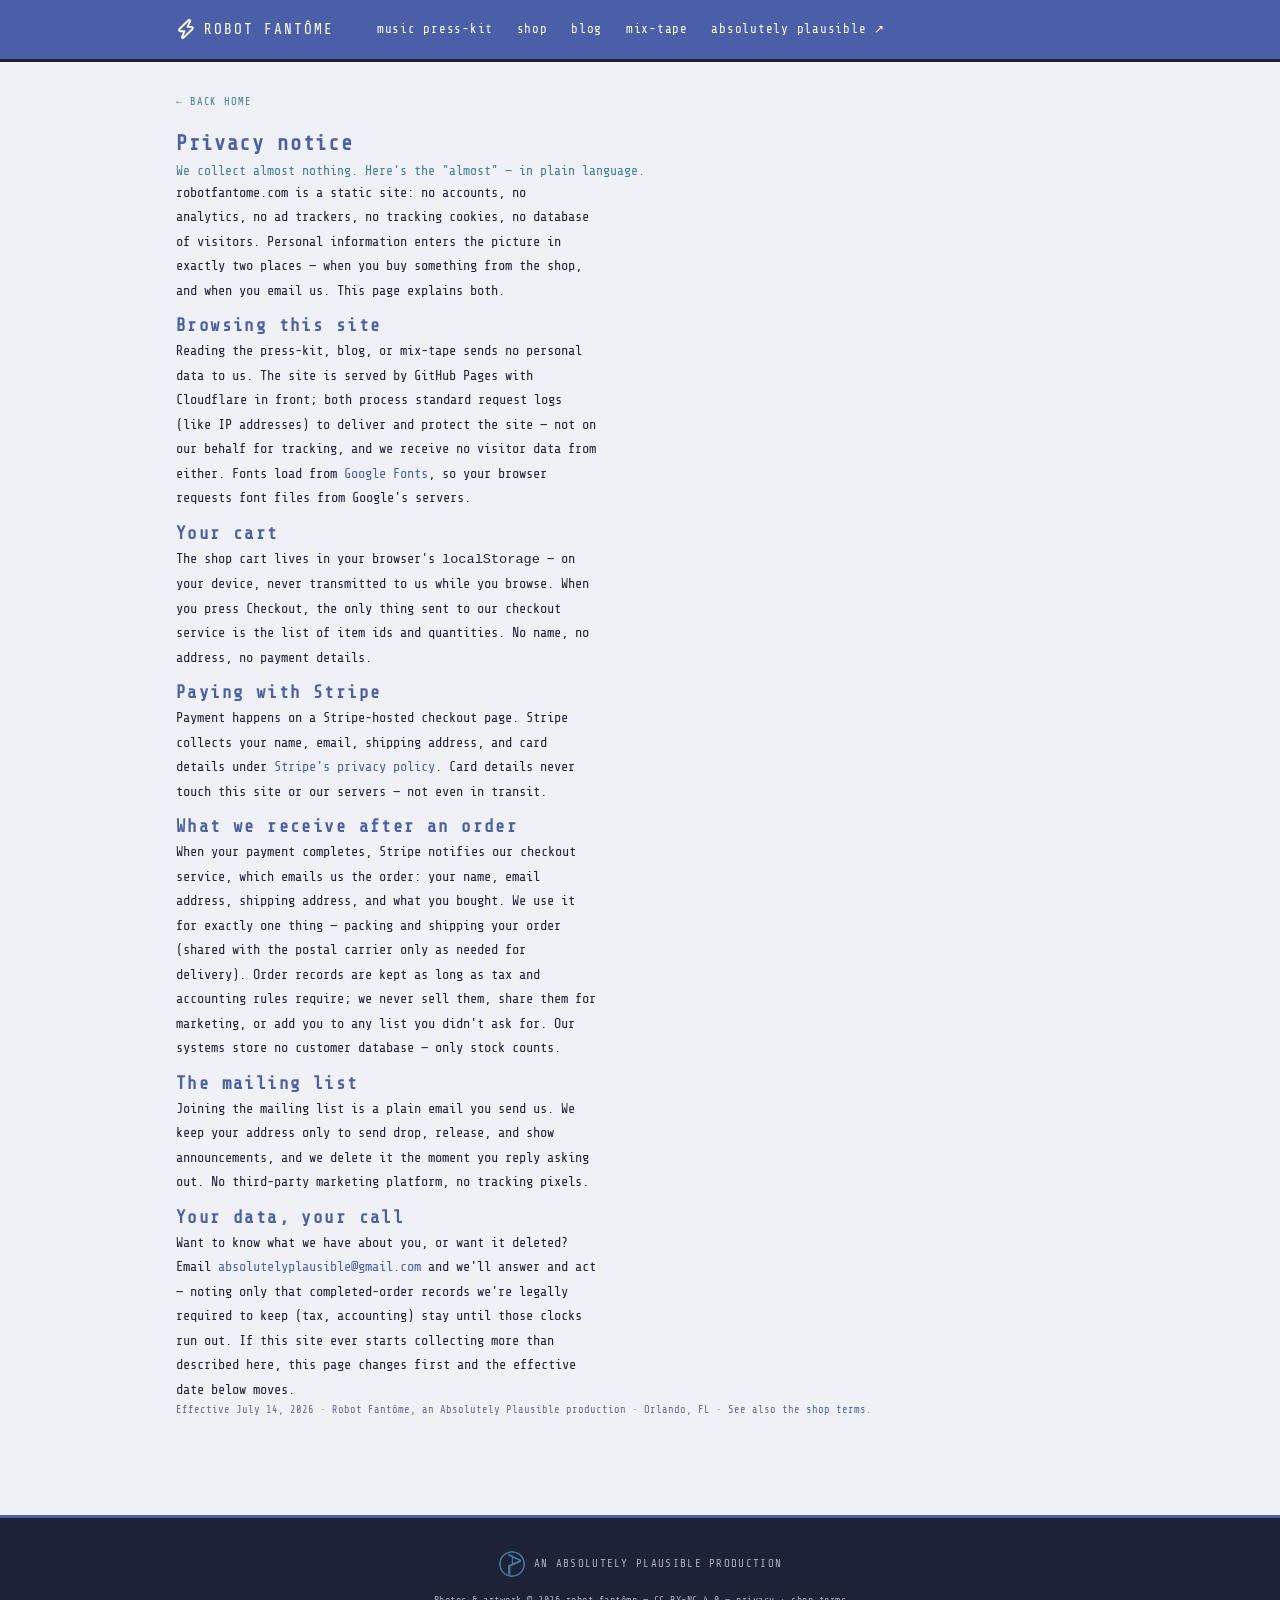
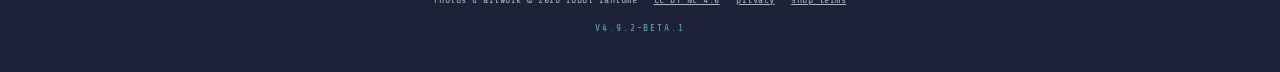
==== commit 4c452b3c: "Press portrait leads the EPK, image diet, prune unused photos — v4.9.2-beta.1 - EPK lead is press-pr" ====
--- a/privacy.html
+++ b/privacy.html
@@ -125,7 +125,7 @@
         <a href="https://creativecommons.org/licenses/by-nc/4.0/" target="_blank" rel="noopener">CC BY-NC 4.0</a>
         &mdash; <a href="./privacy.html">privacy</a> &middot; <a href="./terms.html">shop terms</a>
       </p>
-      <p class="footer-version">v4.9.1-beta.1</p>
+      <p class="footer-version">v4.9.2-beta.1</p>
     </div>
   </footer>
   <!-- chrome:footer:end -->
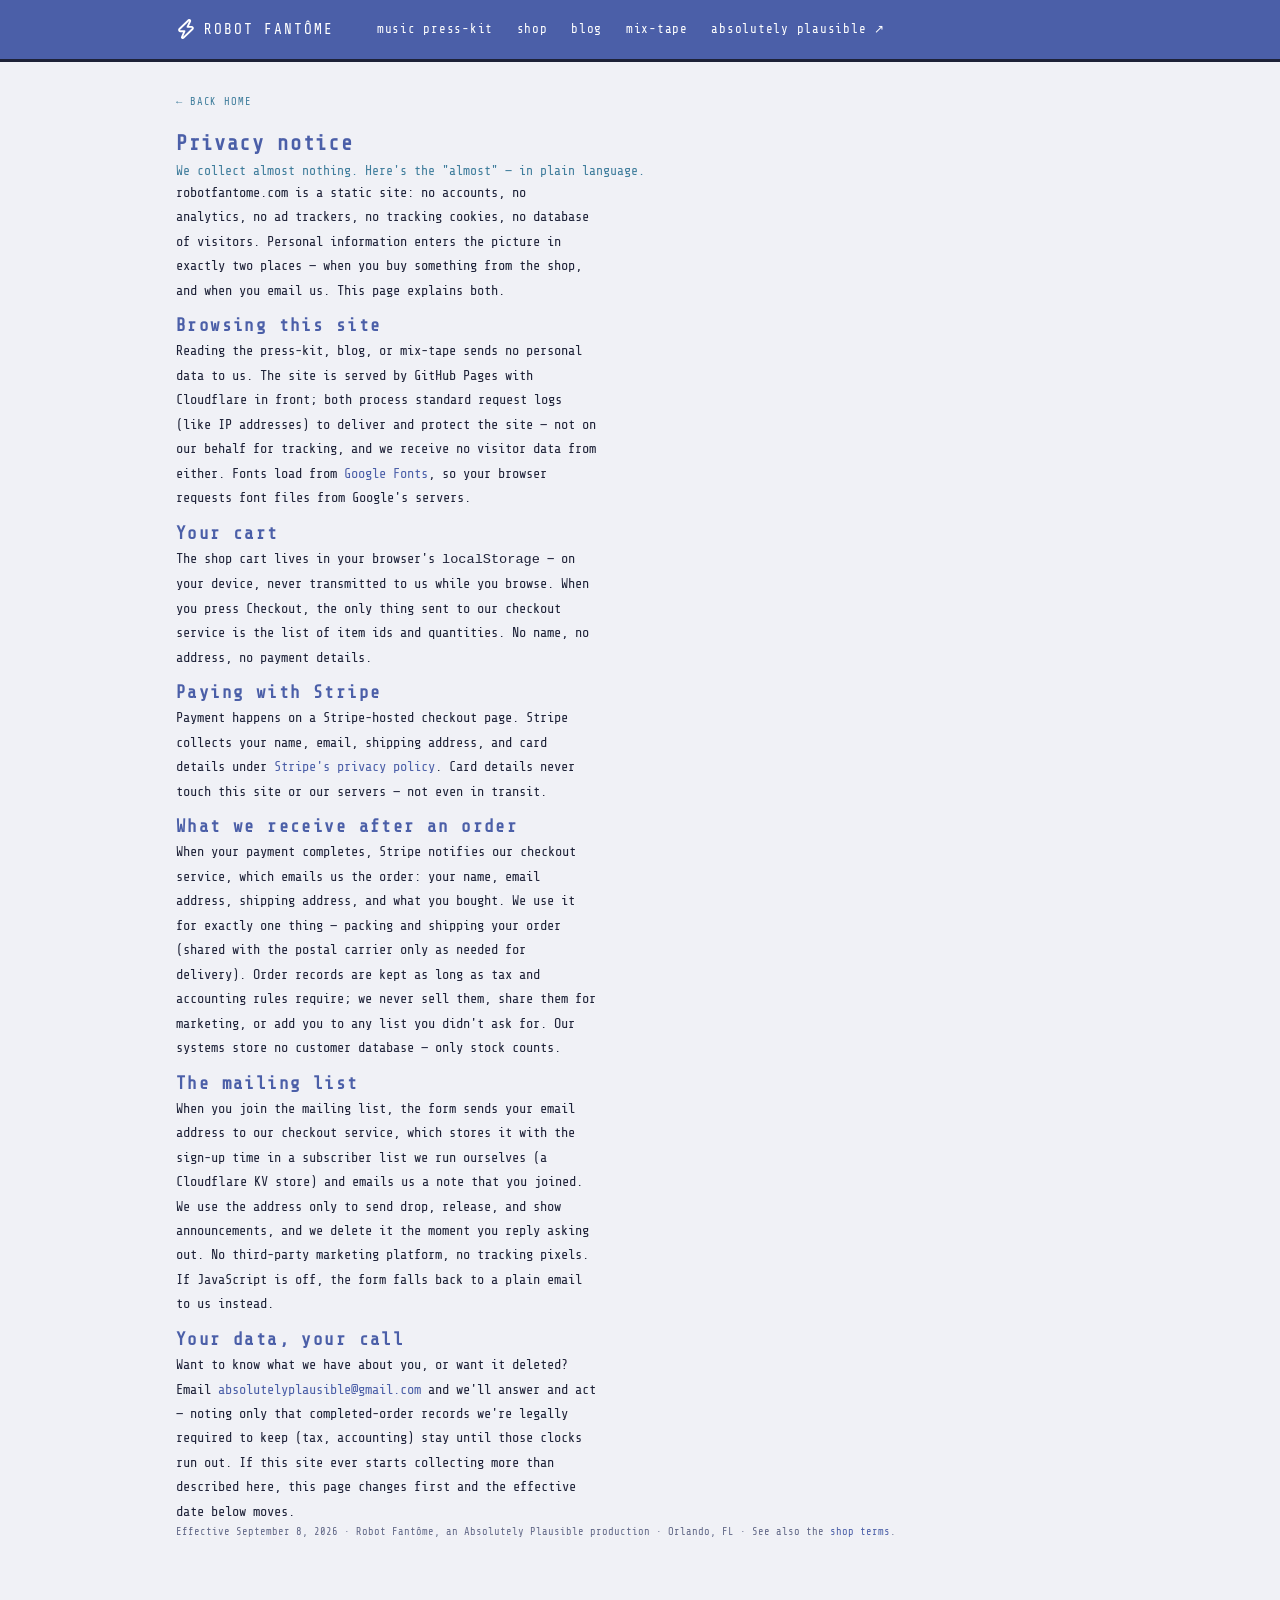
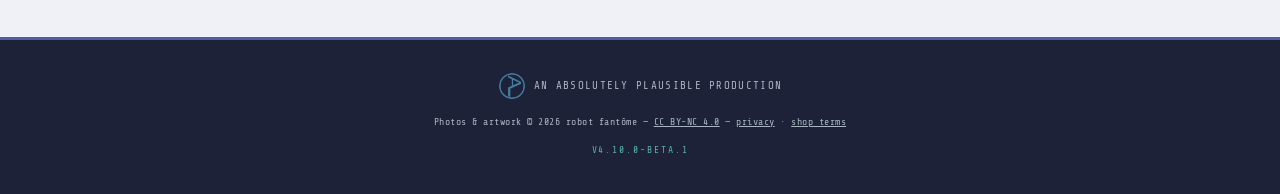
==== commit b4f31876: "Mailing-list signup form → Worker /subscribe; DJ Pallet Table dated — v4.10.0-beta.1 - Home tab mail" ====
--- a/privacy.html
+++ b/privacy.html
@@ -90,10 +90,13 @@
 
       <h2 class="product-name legal-h2">The mailing list</h2>
       <p class="product-description">
-        Joining the mailing list is a plain email you send us. We keep your address
-        only to send drop, release, and show announcements, and we delete it the
-        moment you reply asking out. No third-party marketing platform, no tracking
-        pixels.
+        When you join the mailing list, the form sends your email address to our
+        checkout service, which stores it with the sign-up time in a subscriber
+        list we run ourselves (a Cloudflare KV store) and emails us a note that you
+        joined. We use the address only to send drop, release, and show
+        announcements, and we delete it the moment you reply asking out. No
+        third-party marketing platform, no tracking pixels. If JavaScript is off,
+        the form falls back to a plain email to us instead.
       </p>
 
       <h2 class="product-name legal-h2">Your data, your call</h2>
@@ -107,7 +110,7 @@
       </p>
 
       <p class="product-buy-note">
-        Effective July 14, 2026 · Robot Fantôme, an Absolutely Plausible production · Orlando, FL ·
+        Effective September 8, 2026 · Robot Fantôme, an Absolutely Plausible production · Orlando, FL ·
         See also the <a href="terms.html">shop terms</a>.
       </p>
     </article>
@@ -125,7 +128,7 @@
         <a href="https://creativecommons.org/licenses/by-nc/4.0/" target="_blank" rel="noopener">CC BY-NC 4.0</a>
         &mdash; <a href="./privacy.html">privacy</a> &middot; <a href="./terms.html">shop terms</a>
       </p>
-      <p class="footer-version">v4.9.2-beta.1</p>
+      <p class="footer-version">v4.10.0-beta.1</p>
     </div>
   </footer>
   <!-- chrome:footer:end -->
--- a/css/style.css
+++ b/css/style.css
@@ -891,6 +891,69 @@
 .mailing-cta:hover {
   background: var(--accent-hover);
   box-shadow: 0 2px 12px rgba(75,95,168,0.3);
+}
+.mailing-form {
+  display: flex;
+  flex-wrap: wrap;
+  gap: 0.5rem;
+  align-items: stretch;
+}
+.mailing-input {
+  flex: 1 1 14rem;
+  min-width: 0;
+  font-family: inherit;
+  font-size: 0.78rem;
+  letter-spacing: 0.04em;
+  color: var(--page-text);
+  background: var(--bg-surface);
+  border: 2px solid var(--color-text);
+  border-radius: 0;
+  padding: 0.45rem 0.7rem;
+}
+.mailing-input:focus {
+  outline: 2px solid var(--accent-teal);
+  outline-offset: 1px;
+}
+.mailing-input::placeholder { color: var(--color-muted); }
+.mailing-form .mailing-cta {
+  font-family: inherit;
+  cursor: pointer;
+  flex: 0 0 auto;
+}
+.mailing-cta:disabled { opacity: 0.7; cursor: default; }
+/* honeypot — real users never see it */
+.mailing-hp {
+  position: absolute;
+  left: -9999px;
+  width: 1px;
+  height: 1px;
+  opacity: 0;
+}
+.mailing-msg {
+  font-size: 0.7rem;
+  line-height: 1.6;
+  margin-top: 0.5rem;
+  color: var(--accent-deep);
+}
+.mailing-msg:empty { display: none; }
+.mailing-msg.is-error { color: #a83a4b; }
+.mailing-note {
+  font-size: 0.62rem;
+  line-height: 1.6;
+  color: var(--color-muted);
+  margin-top: 0.5rem;
+}
+.mailing-note a { color: var(--color-muted); text-decoration: underline; }
+.visually-hidden {
+  position: absolute;
+  width: 1px;
+  height: 1px;
+  margin: -1px;
+  padding: 0;
+  overflow: hidden;
+  clip: rect(0 0 0 0);
+  white-space: nowrap;
+  border: 0;
 }
 
 /* Press / testimonial strip */
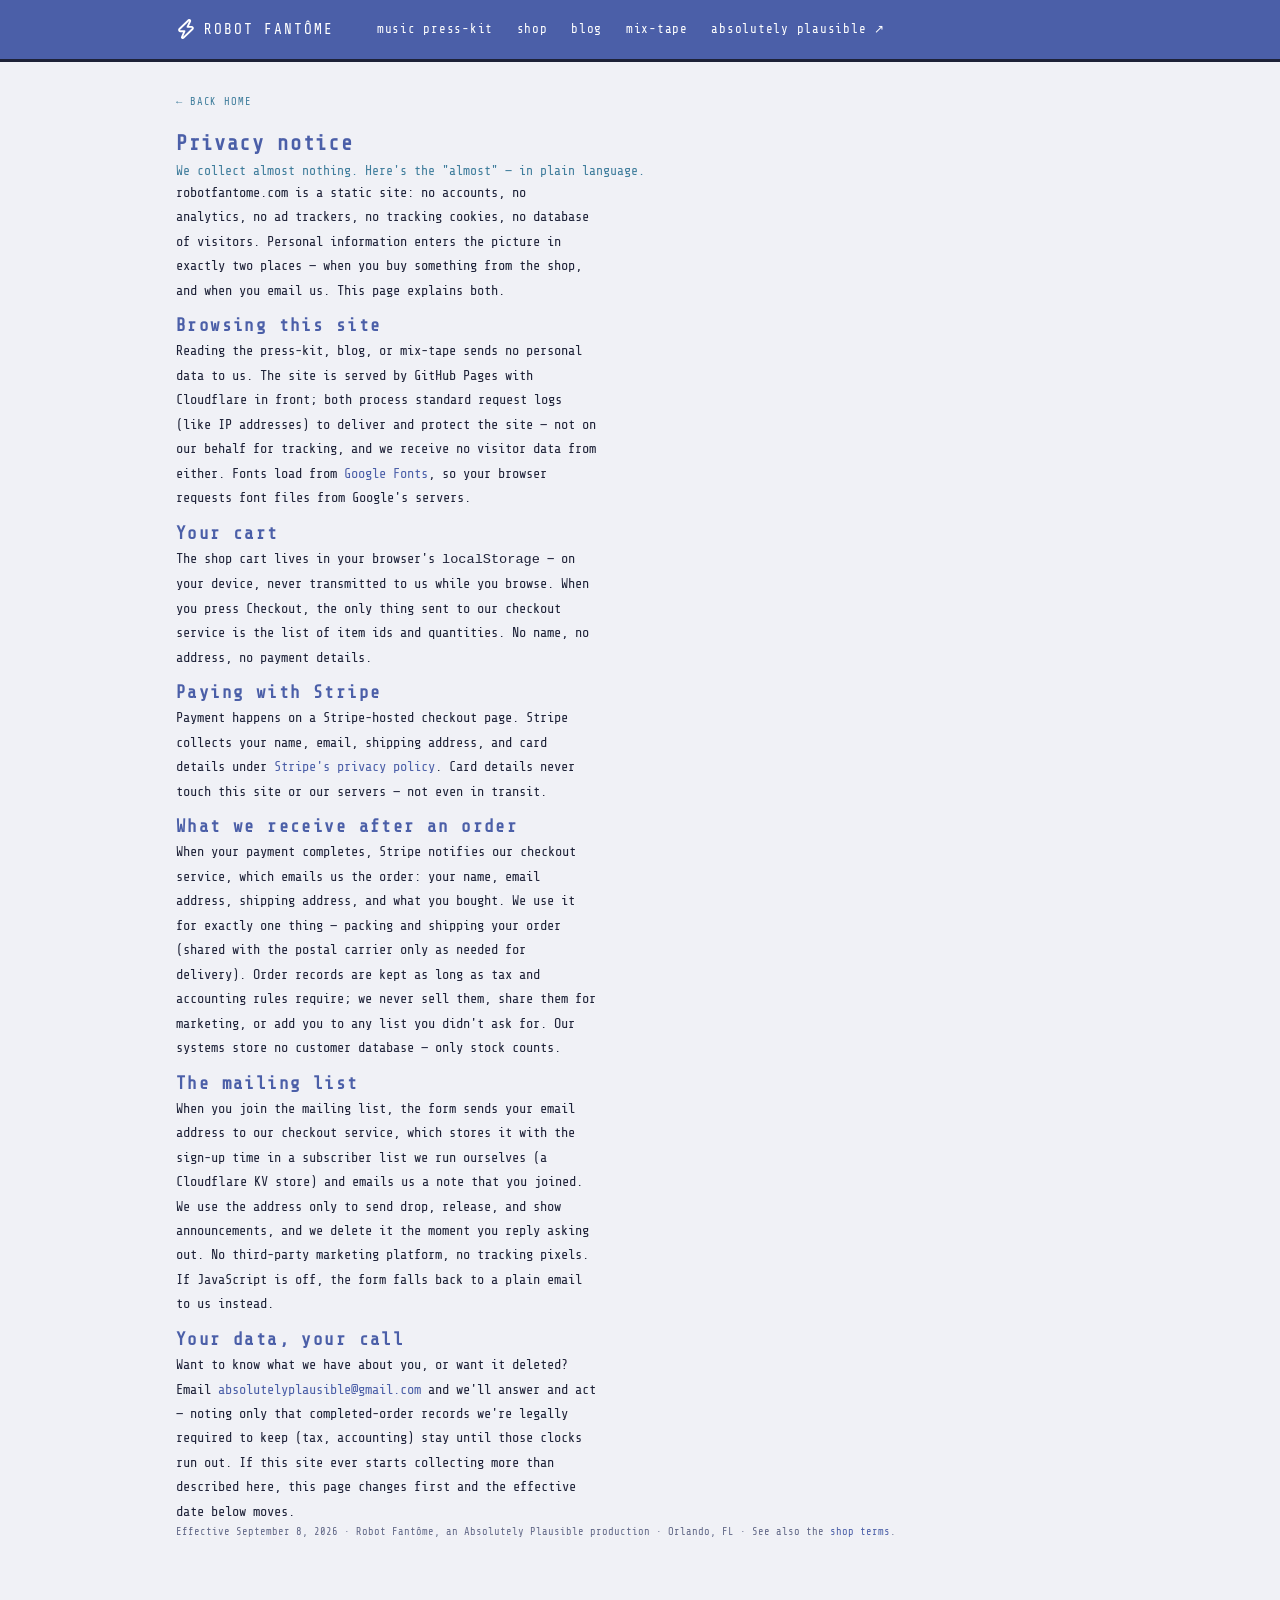
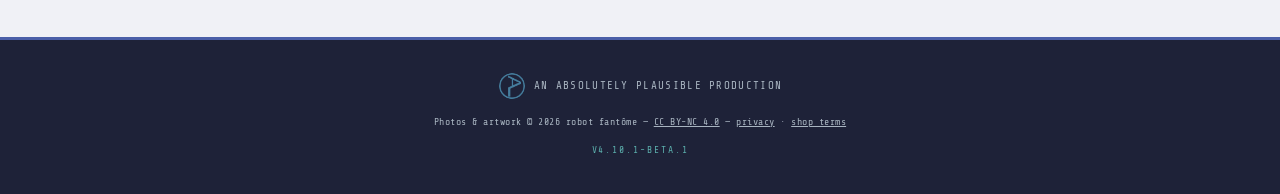
==== commit 0fd7b9b2: "fix: hide the mailing form after a successful signup — v4.10.1-beta.1 Co-Authored-By: Claude Fable 5" ====
--- a/privacy.html
+++ b/privacy.html
@@ -128,7 +128,7 @@
         <a href="https://creativecommons.org/licenses/by-nc/4.0/" target="_blank" rel="noopener">CC BY-NC 4.0</a>
         &mdash; <a href="./privacy.html">privacy</a> &middot; <a href="./terms.html">shop terms</a>
       </p>
-      <p class="footer-version">v4.10.0-beta.1</p>
+      <p class="footer-version">v4.10.1-beta.1</p>
     </div>
   </footer>
   <!-- chrome:footer:end -->
--- a/css/style.css
+++ b/css/style.css
@@ -898,6 +898,7 @@
   gap: 0.5rem;
   align-items: stretch;
 }
+.mailing-form[hidden] { display: none; }
 .mailing-input {
   flex: 1 1 14rem;
   min-width: 0;
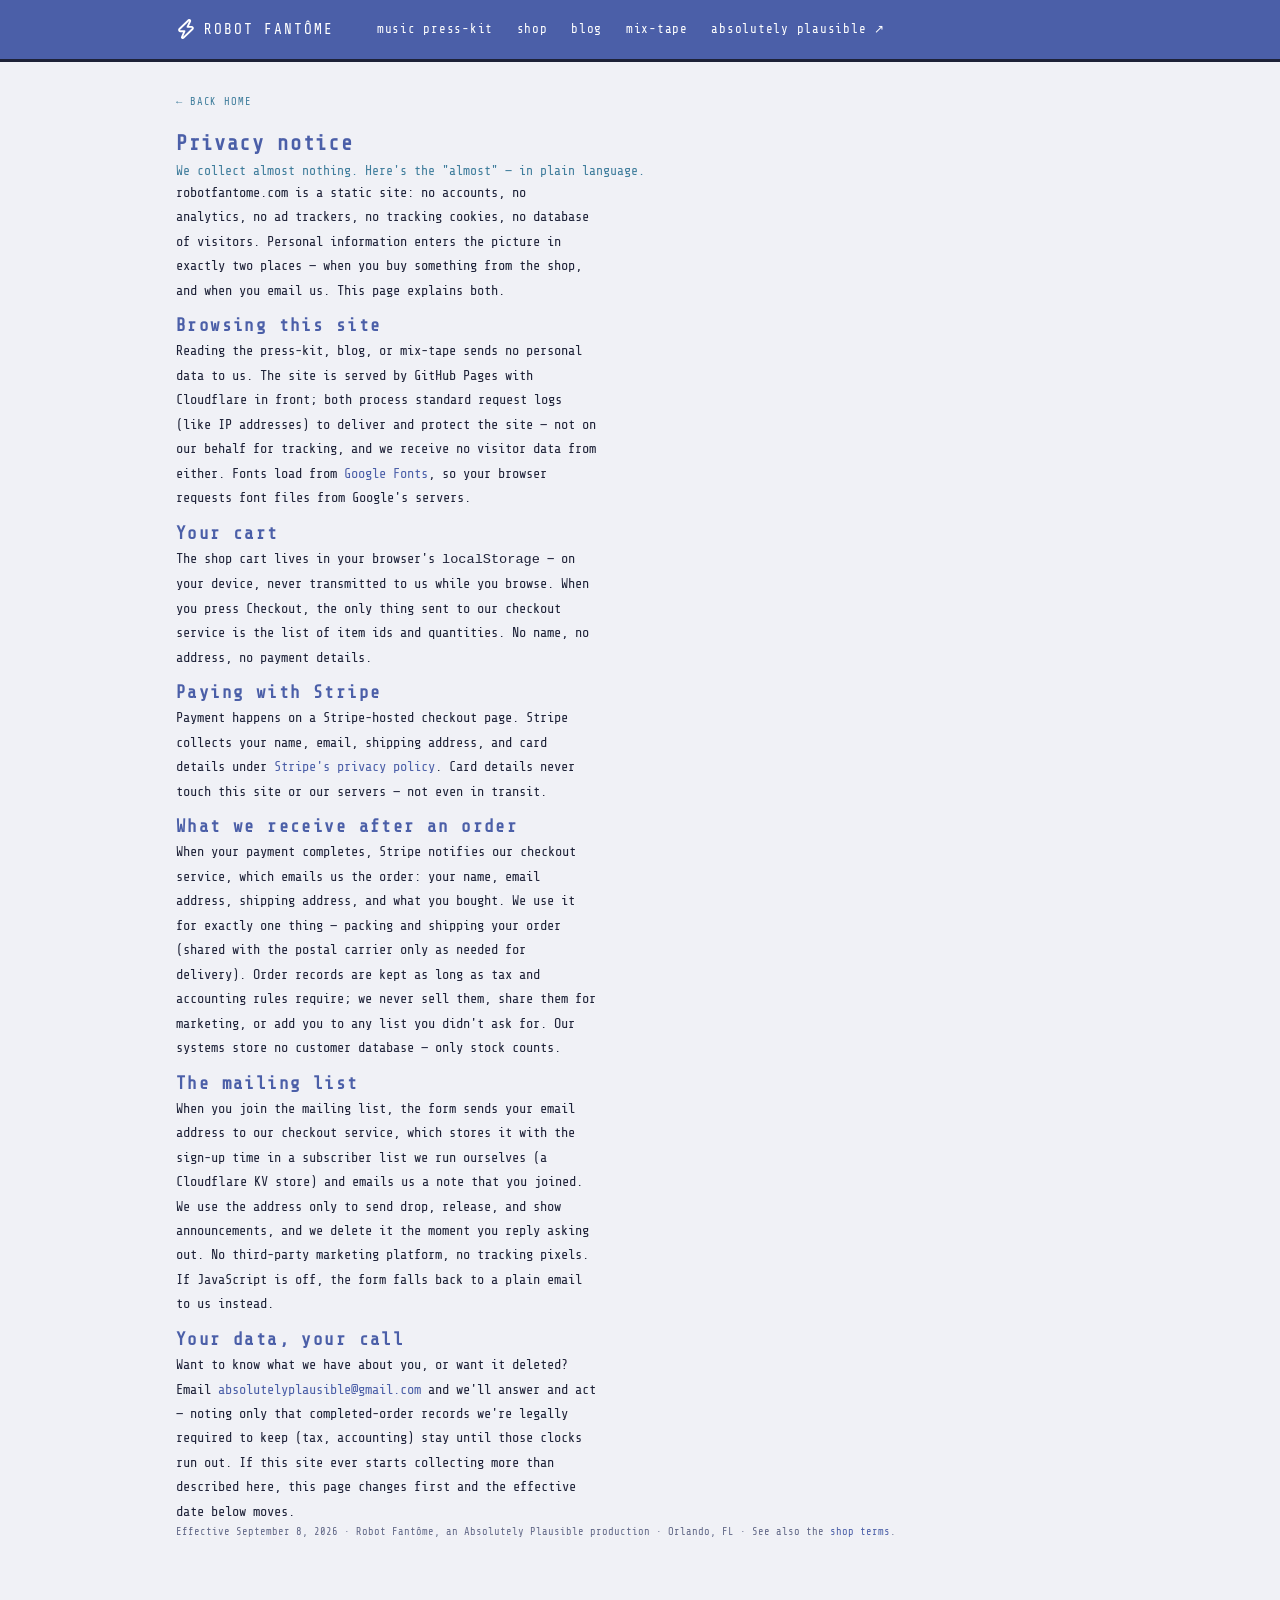
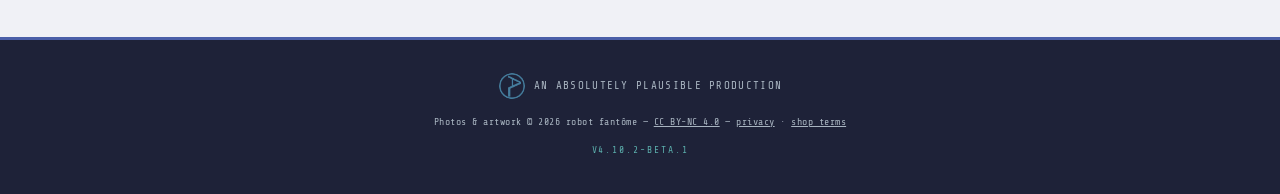
==== commit bb6c9245: "fix: version-stamp css/js URLs on every page (cache-busting per release) — v4.10.2-beta.1 Co-Authore" ====
--- a/privacy.html
+++ b/privacy.html
@@ -12,7 +12,7 @@
   <link rel="preconnect" href="https://fonts.googleapis.com" />
   <link rel="preconnect" href="https://fonts.gstatic.com" crossorigin />
   <link href="https://fonts.googleapis.com/css2?family=Share+Tech+Mono&display=swap" rel="stylesheet" />
-  <link rel="stylesheet" href="css/style.css" />
+  <link rel="stylesheet" href="css/style.css?v=4.10.2-beta.1" />
 </head>
 <body>
   <!-- chrome:nav:start -->
@@ -128,10 +128,10 @@
         <a href="https://creativecommons.org/licenses/by-nc/4.0/" target="_blank" rel="noopener">CC BY-NC 4.0</a>
         &mdash; <a href="./privacy.html">privacy</a> &middot; <a href="./terms.html">shop terms</a>
       </p>
-      <p class="footer-version">v4.10.1-beta.1</p>
+      <p class="footer-version">v4.10.2-beta.1</p>
     </div>
   </footer>
   <!-- chrome:footer:end -->
-  <script src="js/main.js"></script>
+  <script src="js/main.js?v=4.10.2-beta.1"></script>
 </body>
 </html>
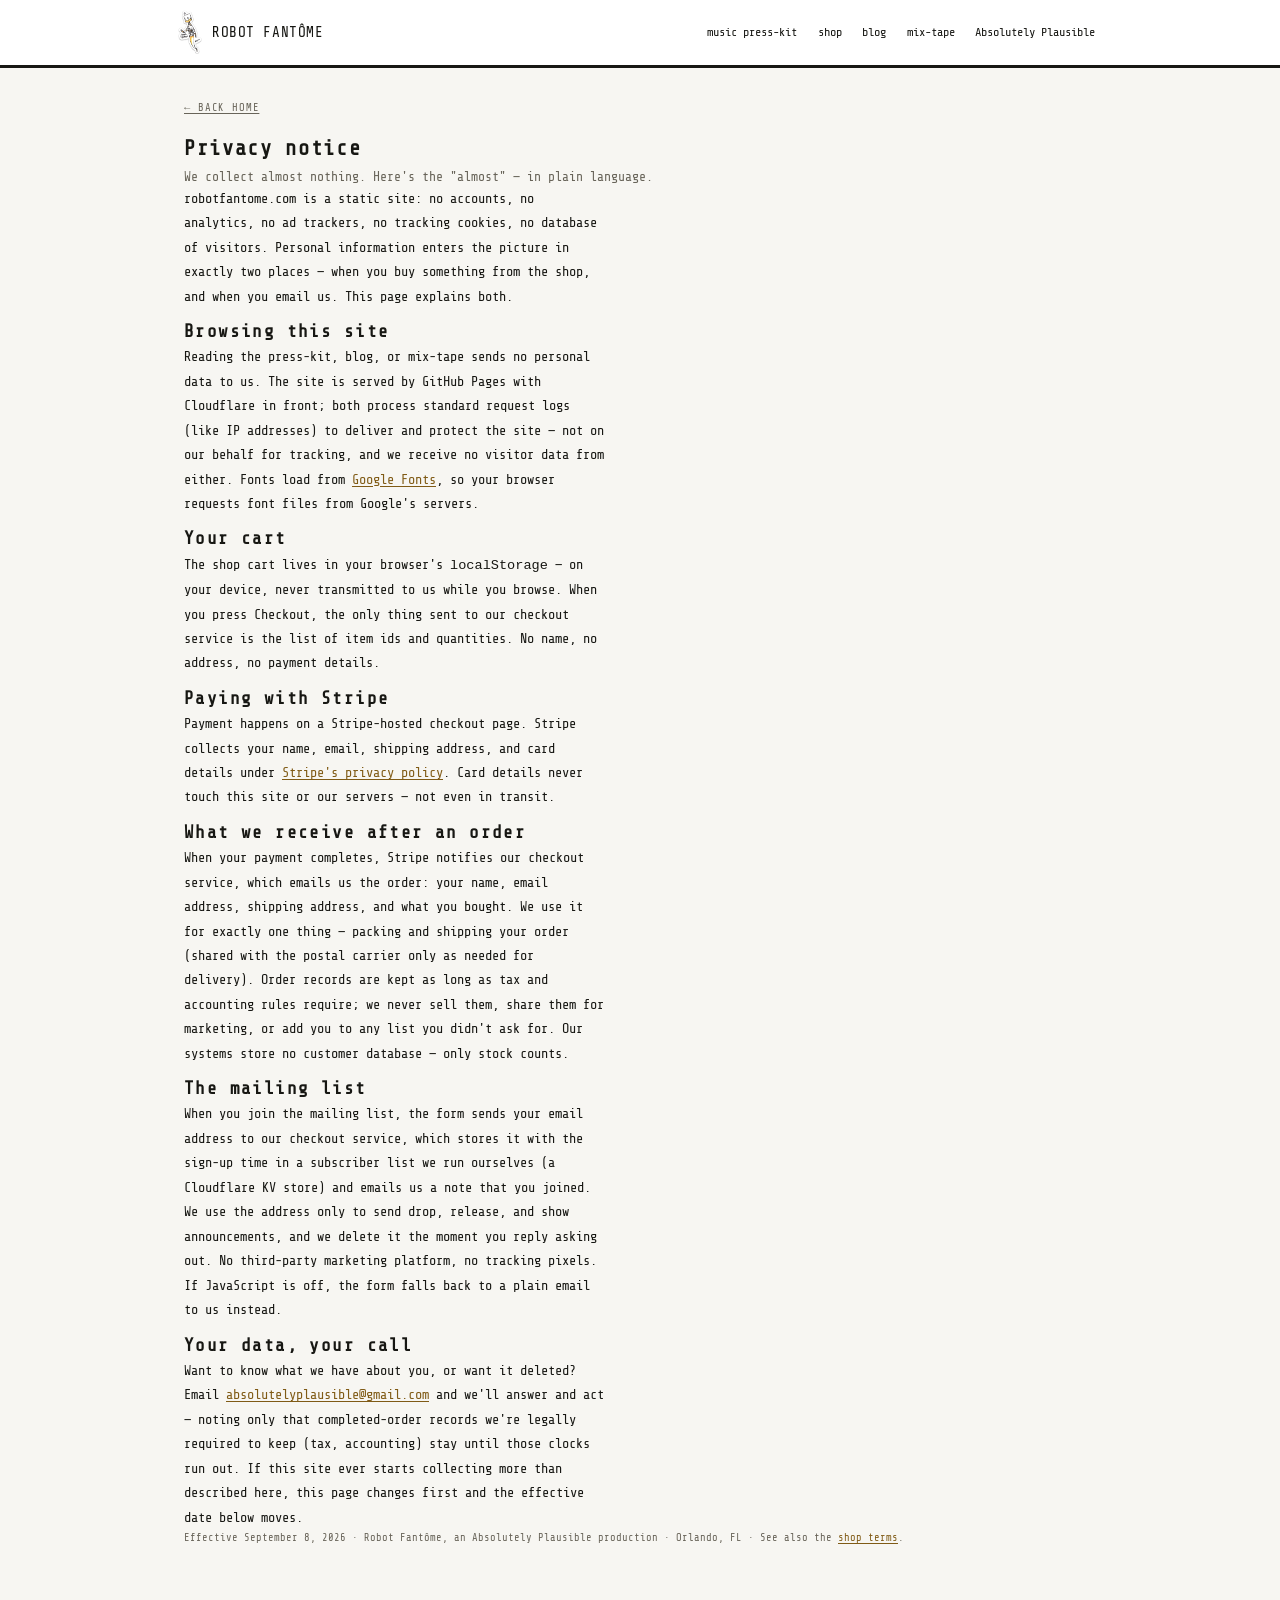
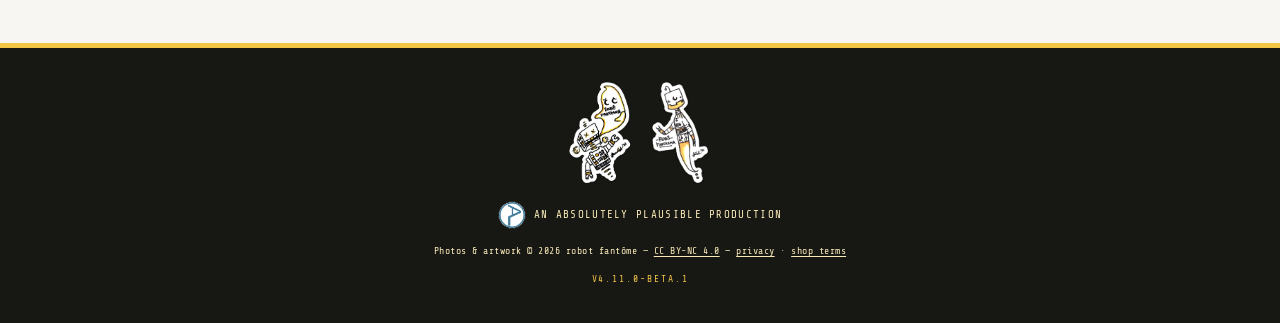
==== commit 3e7fce94: "feat: theme site around both original robot stickers — v4.11.0 beta" ====
--- a/privacy.html
+++ b/privacy.html
@@ -8,27 +8,27 @@
   <link rel="icon" type="image/png" href="assets/favicon.png" />
   <link rel="apple-touch-icon" href="assets/favicon.png" />
   <link rel="canonical" href="https://robotfantome.com/privacy.html" />
-  <meta name="theme-color" content="#4b5fa8" />
+  <meta name="theme-color" content="#f3c547" />
   <link rel="preconnect" href="https://fonts.googleapis.com" />
   <link rel="preconnect" href="https://fonts.gstatic.com" crossorigin />
   <link href="https://fonts.googleapis.com/css2?family=Share+Tech+Mono&display=swap" rel="stylesheet" />
-  <link rel="stylesheet" href="css/style.css?v=4.10.2-beta.1" />
+  <link rel="stylesheet" href="css/style.css?v=4.11.0-beta.1" />
 </head>
 <body>
   <!-- chrome:nav:start -->
   <header class="gh-nav">
     <div class="gh-nav-inner">
       <a href="./" class="gh-nav-brand" aria-label="robot fantôme home">
-        <svg class="gh-nav-logo" viewBox="0 0 16 16" width="20" height="20" aria-hidden="true"><path fill="currentColor" d="M9.504.43a1.516 1.516 0 0 1 2.437 1.713L10.415 5.5h2.123c1.57 0 2.346 1.909 1.22 3.004l-7.34 7.142a1.249 1.249 0 0 1-.871.354h-.302a1.25 1.25 0 0 1-1.157-1.723L5.633 10.5H3.462c-1.57 0-2.346-1.909-1.22-3.004L9.503.429Zm1.047 1.074L3.286 8.571A.25.25 0 0 0 3.462 9H6.75a.75.75 0 0 1 .694 1.034l-1.713 4.188 6.982-6.793A.25.25 0 0 0 12.538 7H9.25a.75.75 0 0 1-.683-1.06l2.008-4.418.003-.006a.036.036 0 0 0-.004-.009l-.006-.006-.008-.001c-.003 0-.006.002-.009.004Z"/></svg>
+        <img class="gh-nav-logo" src="./assets/images/shop/robot-ghost-standing.png" width="340" height="600" alt="" />
         <span class="gh-nav-brand-text">robot fant&ocirc;me</span>
       </a>
 
-      <nav class="gh-nav-links" aria-label="Site navigation">
+      <nav class="gh-nav-links" aria-label="Primary">
         <a href="./">music press-kit</a>
         <a href="./#shop">shop</a>
         <a href="./#blog">blog</a>
         <a href="./#mixtape">mix-tape</a>
-        <a href="https://absolutelyplausible.com" target="_blank" rel="noopener" class="gh-nav-external">absolutely plausible &nearr;</a>
+        <a href="https://absolutelyplausible.com" target="_blank" rel="noopener" class="gh-nav-external">Absolutely Plausible</a>
       </nav>
 
       <button class="gh-nav-toggle" aria-label="Toggle navigation" aria-expanded="false">
@@ -128,10 +128,10 @@
         <a href="https://creativecommons.org/licenses/by-nc/4.0/" target="_blank" rel="noopener">CC BY-NC 4.0</a>
         &mdash; <a href="./privacy.html">privacy</a> &middot; <a href="./terms.html">shop terms</a>
       </p>
-      <p class="footer-version">v4.10.2-beta.1</p>
+      <p class="footer-version">v4.11.0-beta.1</p>
     </div>
   </footer>
   <!-- chrome:footer:end -->
-  <script src="js/main.js?v=4.10.2-beta.1"></script>
+  <script src="js/main.js?v=4.11.0-beta.1"></script>
 </body>
 </html>
--- a/css/style.css
+++ b/css/style.css
@@ -1,46 +1,55 @@
 /* ============================================================
    robot fantôme — robotfantome.com
-   DIY product-page layout · hard borders + offset shadows
-   Font: Share Tech Mono · Palette: indigo/steel-blue/violet/teal
+   Robô Fantasma sticker theme · ink, paper + watercolour gold
+   Font: Share Tech Mono · Original artwork by Francis
    ============================================================ */
 
 /* ── Custom Properties ─────────────────────────────────────────
-   BRAND PALETTE — Absolutely Plausible / Robot Fantôme
-   Cool watercolour identity: indigo → steel-blue → violet, with teal
-   highlights. This is the brand standard for every surface.
+   ROBOT FANTÔME — per-brand sticker palette, requested by Luiz.
+   Gold is a surface accent; dark ochre keeps links readable on paper.
    ─────────────────────────────────────────────────────────────── */
 :root {
-  /* ── Page background — faint cool paper ── */
-  --bg:            #f0f1f6;
+  /* ── Page background — uncoated paper ── */
+  --bg:            #f7f6f2;
 
   /* ── Card surfaces (light) ── */
   --bg-surface:    #ffffff;
-  --bg-card:       #f6f7fb;
-  --bg-overlay:    #e7e9f2;
-
-  /* ── Brand accents — from the watercolour + AP logo ── */
-  --accent:        #4b5fa8;   /* watercolour indigo-blue — primary */
-  --accent-mid:    #3f7d9c;   /* AP logo steel-blue — secondary */
-  --accent-deep:   #6a4f9e;   /* watercolour violet — pressed */
-  --accent-teal:   #5cb0ad;   /* watercolour top teal — highlight */
-  --accent-hover:  #3f7d9c;   /* AP steel-blue for link/button hover */
-
-  /* ── Text & borders (cool dark on light) ── */
-  --color-text:    #1e2238;
-  --color-muted:   #626887;
-  --color-border:  #1e2238;
+  --bg-card:       #f7f6f2;
+  --bg-overlay:    #f8e9b7;
+
+  /* ── Brand accents — from the original sticker watercolour ── */
+  --accent:        #805b16;   /* dark ochre — readable links */
+  --accent-mid:    #686459;
+  --accent-deep:   #171713;
+  --accent-teal:   #805b16;   /* legacy hook for badges */
+  --accent-hover:  #171713;
+  --sticker-gold:  #f3c547;
+  --sticker-gold-hover: #f8d978;
+  --on-dark:      #f8e9b7;
+  --error:        #a12b24;
+
+  /* ── Text & borders — drawing ink on paper ── */
+  --color-text:    #171713;
+  --color-muted:   #686459;
+  --color-border:  var(--color-text);
 
   /* ── Aliases (kept for compatibility) ── */
-  --page-text:     #1e2238;
-  --page-muted:    #626887;
-  --page-border:   #1e2238;
-  --color-link:    #4b5fa8;
+  --page-text:     var(--color-text);
+  --page-muted:    var(--color-muted);
+  --page-border:   var(--color-border);
+  --color-link:    var(--accent);
 
   --font:          'Share Tech Mono', 'Courier New', monospace;
-  --radius:        0;
+  --radius:        8px;
   --glow-accent:   none;
   --glow-mid:      none;
-  --card-shadow:   0.3rem 0.3rem 0 #1e2238;
+  --card-shadow:   0.25rem 0.3rem 0 var(--color-text);
+  --container:    960px; /* preserve the existing site structure */
+  --gutter:       clamp(16px, 4vw, 24px);
+  --card-min:     240px;
+  --space-1: .25rem; --space-2: .5rem; --space-3: 1rem; --space-4: 2rem;
+  --sticker-rising: url('../assets/images/shop/robot-ghost-rising.png');
+  --sticker-standing: url('../assets/images/shop/robot-ghost-standing.png');
 }
 
 /* ── Reset ─────────────────────────────────────────────────── */
@@ -54,7 +63,6 @@
   font-size: 0.875rem;
   line-height: 1.6;
   -webkit-font-smoothing: antialiased;
-  overflow-x: hidden;
 }
 
 img { display: block; max-width: 100%; height: auto; }
@@ -66,6 +74,12 @@
   transition: color 0.15s, text-shadow 0.15s;
 }
 a:hover { color: var(--accent-hover); }
+p a { text-decoration: underline; text-underline-offset: 0.18em; }
+a:focus-visible, button:focus-visible, input:focus-visible {
+  outline: 3px solid var(--accent);
+  outline-offset: 4px;
+}
+::selection { background: var(--sticker-gold); color: var(--color-text); }
 
 /* ── Top Nav ───────────────────────────────────────────────── */
 .gh-nav {
@@ -76,7 +90,7 @@
   align-items: center;
   height: auto;
   min-height: 62px;
-  background: var(--accent);
+  background: var(--bg-surface);
   border-bottom: 3px solid var(--color-text);
 }
 
@@ -87,7 +101,7 @@
   display: flex;
   align-items: center;
   gap: 1rem;
-  max-width: 960px;
+  max-width: var(--container);
   padding-top: 0.65rem;
   padding-bottom: 0.65rem;
 }
@@ -101,10 +115,10 @@
   white-space: nowrap;
   flex-shrink: 0;
 }
-.gh-nav-logo { color: var(--accent); flex-shrink: 0; }
+.gh-nav-logo { width: 28px; height: 44px; object-fit: contain; flex-shrink: 0; }
 .gh-nav-brand-text {
-  font-size: 0.9rem;
-  letter-spacing: 0.14em;
+  font-size: clamp(0.7rem, 2.5vw, 0.9rem);
+  letter-spacing: 0.04em;
   text-transform: uppercase;
 }
 
@@ -112,20 +126,23 @@
   display: flex;
   align-items: center;
   gap: 0.15rem;
-  margin-left: 1rem;
+  margin-left: auto;
 }
 .gh-nav-links a {
   color: var(--page-muted);
-  font-size: 0.78rem;
-  letter-spacing: 0.06em;
-  padding: 0.3rem 0.6rem;
+  font-size: 0.75rem;
+  letter-spacing: 0;
+  padding: 0.3rem 0.5rem;
+  min-height: 44px;
+  display: inline-flex;
+  align-items: center;
   transition: color 0.15s, background 0.15s;
   border: 1px solid transparent;
   border-radius: 0;
 }
 .gh-nav-links a:hover {
   color: var(--page-text);
-  background: #d9dbe3;
+  background: var(--bg-overlay);
   text-shadow: none;
 }
 .gh-nav-links a.active {
@@ -144,13 +161,16 @@
   cursor: pointer;
   padding: 0.25rem;
   margin-left: auto;
+  min-width: 44px;
+  min-height: 44px;
+  align-items: center;
 }
 .gh-nav-toggle span {
   display: block;
   width: 20px;
   transition: transform 0.2s, opacity 0.2s;
   height: 2px;
-  background: #fff;
+  background: var(--color-text);
 }
 .gh-nav-toggle[aria-expanded="true"] span:nth-child(1) { transform: translateY(6px) rotate(45deg); }
 .gh-nav-toggle[aria-expanded="true"] span:nth-child(2) { opacity: 0; }
@@ -159,11 +179,11 @@
 /* ── Layout ────────────────────────────────────────────────── */
 .gh-layout {
   margin: 2rem auto 0;
-  padding: 0 1rem 4rem;
+  padding: 0 var(--gutter) 4rem;
   display: grid;
-  grid-template-columns: 1fr;
+  grid-template-columns: minmax(0, 1fr);
   align-items: start;
-  max-width: 960px;
+  max-width: var(--container);
   margin-top: 2.5rem;
   padding-bottom: 5rem;
   gap: 2rem;
@@ -173,6 +193,7 @@
 
 /* ── Sidebar ───────────────────────────────────────────────── */
 .gh-sidebar {
+  border-radius: var(--radius);
   position: sticky;
   display: none;
   flex-direction: column;
@@ -257,16 +278,17 @@
   display: flex;
   align-items: center;
   justify-content: center;
-  width: 32px;
-  height: 32px;
-  background: #e3e5ec;
+  width: 44px;
+  height: 44px;
+  background: var(--bg-card);
   border: 1px solid var(--page-border);
   border-radius: var(--radius);
   transition: border-color 0.15s, box-shadow 0.15s, transform 0.15s;
 }
 .social-grid a:hover {
   border-color: var(--accent);
-  box-shadow: 0 0 8px rgba(75,95,168,0.18);
+  background: var(--sticker-gold);
+  box-shadow: 2px 2px 0 var(--color-text);
   transform: translateY(-2px);
 }
 .social-grid img {
@@ -277,7 +299,7 @@
   transition: filter 0.15s;
 }
 .social-grid a:hover img {
-  filter: brightness(0) saturate(100%) invert(44%) sepia(48%) saturate(520%) hue-rotate(162deg) brightness(91%) contrast(88%);
+  filter: brightness(0);
 }
 
 /* Language list in sidebar */
@@ -320,7 +342,7 @@
   overflow: hidden;
   margin-bottom: 2rem;
   border: 2px solid var(--color-text);
-  border-radius: 0;
+  border-radius: var(--radius);
   box-shadow: 0.45rem 0.45rem 0 var(--color-text);
 }
 .gh-readme-body {
@@ -328,20 +350,32 @@
   position: relative;
   overflow: hidden;
   min-height: 310px;
-  display: flex;
-  flex-direction: column;
+  display: grid;
+  grid-template-columns: repeat(2, minmax(0, 1fr));
+  gap: 0.75rem;
   align-items: center;
   justify-content: center;
-  background: var(--color-text);
-  color: #fff;
-  padding: clamp(2.5rem, 7vw, 5rem) 1.5rem;
+  background: var(--bg-overlay);
+  color: var(--color-text);
+  padding: 1.5rem;
+}
+.hero-copy { grid-column: 1 / -1; grid-row: 1; }
+.hero-sticker { width: auto; height: 150px; justify-self: center; object-fit: contain; }
+.hero-sticker-rising { transform: rotate(-7deg); }
+.hero-sticker-standing { transform: rotate(7deg); }
+@media (min-width: 600px) { /* sm: originals frame the existing title */
+  .gh-readme-body { grid-template-columns: minmax(0, 1fr) minmax(0, 2.6fr) minmax(0, 1fr); }
+  .hero-copy { grid-column: 2; grid-row: 1; }
+  .hero-sticker { height: auto; width: 100%; max-height: 250px; grid-row: 1; }
+  .hero-sticker-rising { grid-column: 1; }
+  .hero-sticker-standing { grid-column: 3; }
 }
 
 /* ── Pinned grid ───────────────────────────────────────────── */
 
 .gh-pinned-grid {
   display: grid;
-  grid-template-columns: repeat(auto-fill, minmax(320px, 1fr));
+  grid-template-columns: repeat(auto-fit, minmax(min(320px, 100%), 1fr));
   gap: 1rem;
 }
 
@@ -361,7 +395,7 @@
 }
 .gh-pinned-card:hover {
   border-color: var(--accent);
-  box-shadow: 0 2px 12px rgba(75,95,168,0.14), 0 0 0 1px var(--accent);
+  box-shadow: var(--card-shadow);
 }
 .gh-pinned-name {
   font-size: 0.88rem;
@@ -378,23 +412,49 @@
 
 /* ── Hero (inside README card) ─────────────────────────────── */
 .hero-title {
-  font-size: clamp(2rem, 6vw, 3.5rem);
-  letter-spacing: 0.12em;
-  text-transform: uppercase;
+  font-size: clamp(2rem, 4.8vw, 3.5rem);
+  letter-spacing: -0.06em;
+  text-transform: none;
   line-height: 1.05;
   margin-bottom: 0.5rem;
   position: relative;
   display: inline-block;
-  color: #fff;
+  color: var(--color-text);
   text-shadow: none;
 }
 .hero-subtitle {
-  font-size: clamp(0.6rem, 2vw, 0.85rem);
-  letter-spacing: 0.4em;
-  text-transform: uppercase;
-  margin-bottom: 2rem;
+  font-size: clamp(0.7rem, 1.5vw, 0.85rem);
+  letter-spacing: 0.03em;
+  text-transform: none;
+  margin-bottom: 0;
   display: block;
-  color: #c7cbd8;
+  color: var(--color-text);
+}
+.hero-location { display: inline-block; }
+
+/* Artwork has its own space beside the existing tab introductions. */
+.sticker-intro {
+  display: grid;
+  grid-template-columns: minmax(0, 1fr) 66px;
+  align-items: center;
+  column-gap: 1rem;
+  min-height: 130px;
+  max-width: none;
+  padding: 0.75rem 0;
+  border-bottom: 2px solid var(--color-text);
+}
+.sticker-intro::after {
+  content: '';
+  height: 110px;
+  background: var(--sticker-standing) center / contain no-repeat;
+  transform: rotate(6deg);
+}
+#blog .sticker-intro::after { background-image: var(--sticker-rising); transform: rotate(-5deg); }
+.gh-sidebar::after {
+  content: '';
+  display: block;
+  height: 135px;
+  background: var(--sticker-standing) center / contain no-repeat;
 }
 
 /* ── CC Notice ─────────────────────────────────────────────── */
@@ -498,7 +558,7 @@
 }
 .artist-entry:hover {
   border-left-color: var(--accent);
-  box-shadow: -2px 0 10px rgba(75,95,168,0.18);
+  box-shadow: -2px 0 0 var(--color-text);
 }
 .artist-name {
   font-size: 0.78rem;
@@ -563,7 +623,7 @@
 .press-photo-lead.loaded { opacity: 1; }
 .press-bio .gh-panel-body p + p { margin-top: 0.75rem; }
 /* Press photos keep their native aspect ratio — no face cropping */
-@media (max-width: 700px) {
+@media (max-width: 700px) { /* EPK photo/text pair reaches its readable minimum here. */
   .press-bio { grid-template-columns: 1fr; }
 }
 
@@ -615,7 +675,7 @@
 .blog-post-body a:hover { color: var(--accent); }
 
 /* ── Resume blocks (About panel) ───────────────────────────── */
-.resume-block { margin-top: 1.5rem; border: 2px solid var(--color-text); background: var(--bg-surface); box-shadow: var(--card-shadow); padding: clamp(1rem, 3vw, 1.5rem); }
+.resume-block { margin-top: 1.5rem; border: 2px solid var(--color-text); border-radius: var(--radius); background: var(--bg-surface); box-shadow: var(--card-shadow); padding: clamp(1rem, 3vw, 1.5rem); }
 
 /* ── Timeline ──────────────────────────────────────────────── */
 .timeline {
@@ -729,7 +789,7 @@
   grid-template-columns: 1fr;
   gap: 1.5rem;
 }
-@media (min-width: 580px) {
+@media (min-width: 580px) { /* Archive logo/text pair retains its existing fit point. */
   .ap-layout { grid-template-columns: 140px 1fr; align-items: start; }
 }
 .ap-logo {
@@ -766,7 +826,7 @@
 }
 .gallery-item:hover {
   border-color: var(--accent);
-  box-shadow: 0 2px 12px rgba(75,95,168,0.16), 0 0 0 1px var(--accent);
+  box-shadow: var(--card-shadow);
   transform: translateY(-2px);
 }
 .gallery-image {
@@ -811,7 +871,7 @@
 }
 .shop-card:hover {
   border-color: var(--accent);
-  box-shadow: 0 2px 12px rgba(75,95,168,0.16), 0 0 0 1px var(--accent);
+  box-shadow: var(--card-shadow);
   transform: translateY(-2px);
 }
 .shop-card .gallery-image { aspect-ratio: 4 / 3; opacity: 1; }
@@ -841,7 +901,6 @@
 .price-was {
   text-decoration: line-through;
   color: var(--color-muted);
-  opacity: 0.85;
   margin-right: 0.35em;
 }
 .price-now { color: inherit; }
@@ -880,7 +939,7 @@
   font-size: 0.72rem;
   letter-spacing: 0.08em;
   text-transform: uppercase;
-  color: #fff;
+  color: var(--color-text);
   background: var(--accent);
   border: 1px solid var(--accent);
   border-radius: var(--radius);
@@ -890,7 +949,7 @@
 }
 .mailing-cta:hover {
   background: var(--accent-hover);
-  box-shadow: 0 2px 12px rgba(75,95,168,0.3);
+  box-shadow: var(--card-shadow);
 }
 .mailing-form {
   display: flex;
@@ -903,7 +962,7 @@
   flex: 1 1 14rem;
   min-width: 0;
   font-family: inherit;
-  font-size: 0.78rem;
+  font-size: 1rem;
   letter-spacing: 0.04em;
   color: var(--page-text);
   background: var(--bg-surface);
@@ -937,7 +996,7 @@
   color: var(--accent-deep);
 }
 .mailing-msg:empty { display: none; }
-.mailing-msg.is-error { color: #a83a4b; }
+.mailing-msg.is-error { color: var(--error); }
 .mailing-note {
   font-size: 0.62rem;
   line-height: 1.6;
@@ -961,11 +1020,14 @@
 
 /* ── Cart: nav button + slide-in drawer ────────────────────── */
 .cart-nav-btn {
+  min-width: 44px;
+  min-height: 44px;
+  flex-shrink: 0;
   position: relative;
   display: inline-flex;
   align-items: center;
   justify-content: center;
-  margin-left: 0.75rem;
+  margin-left: 0;
   padding: 0.3rem;
   background: none;
   border: none;
@@ -983,8 +1045,8 @@
   font-size: 0.55rem;
   line-height: 1.5;
   text-align: center;
-  color: #fff;
-  background: var(--accent-deep);
+  color: var(--color-text);
+  background: var(--sticker-gold);
   border-radius: 999px;
 }
 
@@ -995,6 +1057,7 @@
   z-index: 10000;
 }
 .cart-drawer {
+  visibility: hidden;
   position: fixed;
   top: 0;
   right: 0;
@@ -1005,11 +1068,11 @@
   height: 100%;
   background: var(--bg-surface);
   transform: translateX(100%);
-  transition: transform 0.25s ease;
+  transition: transform 0.25s ease, visibility 0.25s;
   border-left: 2px solid var(--color-text);
   box-shadow: -0.4rem 0 0 var(--color-text);
 }
-.cart-drawer.open { transform: translateX(0); }
+.cart-drawer.open { transform: translateX(0); visibility: visible; }
 .cart-head {
   display: flex;
   align-items: center;
@@ -1024,6 +1087,8 @@
   color: var(--accent);
 }
 .cart-close {
+  min-width: 44px;
+  min-height: 44px;
   background: none;
   border: none;
   font-size: 1.3rem;
@@ -1044,14 +1109,14 @@
 }
 .cart-line {
   display: grid;
-  grid-template-columns: 64px 1fr auto;
+  grid-template-columns: 48px minmax(0, 1fr) auto;
   gap: 0.6rem;
   align-items: start;
   padding: 0.65rem 0;
   border-bottom: 1px solid var(--color-border);
 }
 .cart-line-img {
-  width: 64px;
+  width: 48px;
   height: 48px;
   object-fit: cover;
   border-radius: 4px;
@@ -1065,11 +1130,11 @@
   text-decoration: none;
 }
 .cart-line-name:hover { text-decoration: underline; }
-.cart-qty { display: flex; align-items: center; gap: 0.3rem; }
+.cart-qty { display: flex; flex-wrap: wrap; align-items: center; gap: 0.3rem; }
 .cart-inc,
 .cart-dec {
-  width: 1.5em;
-  height: 1.5em;
+  width: 44px;
+  height: 44px;
   font-size: 0.75rem;
   line-height: 1;
   color: var(--accent-mid);
@@ -1082,6 +1147,7 @@
 .cart-dec:hover { border-color: var(--accent); color: var(--accent); }
 .cart-qty-val { font-size: 0.72rem; min-width: 1.4em; text-align: center; }
 .cart-remove {
+  min-height: 44px;
   margin-left: 0.3rem;
   font-size: 0.58rem;
   letter-spacing: 0.06em;
@@ -1198,7 +1264,7 @@
 }
 
 /* ── Product detail page ───────────────────────────────────── */
-.product-page { padding-top: 1.5rem; max-width: 960px; margin: 0 auto; padding: 2rem 1rem 4rem; }
+.product-page { max-width: var(--container); margin: 0 auto; padding: 2rem var(--gutter) 4rem; }
 .product-breadcrumb {
   font-size: 0.65rem;
   letter-spacing: 0.08em;
@@ -1242,7 +1308,7 @@
   font-size: 0.8rem;
   letter-spacing: 0.08em;
   text-transform: uppercase;
-  color: #fff;
+  color: var(--color-text);
   background: var(--accent);
   border: 1px solid var(--accent);
   border-radius: var(--radius);
@@ -1252,7 +1318,7 @@
 }
 .btn-buy:hover:not(:disabled) {
   background: var(--accent-hover);
-  box-shadow: 0 2px 12px rgba(75,95,168,0.3);
+  box-shadow: var(--card-shadow);
 }
 .btn-buy:disabled { opacity: 0.6; cursor: default; }
 .product-buy-note,
@@ -1271,7 +1337,7 @@
   border-radius: var(--radius);
   padding: 0.4rem 0.6rem;
 }
-@media (max-width: 700px) {
+@media (max-width: 700px) { /* Product media/details retain their existing stack point. */
   .product-detail { grid-template-columns: 1fr; }
 }
 
@@ -1282,28 +1348,26 @@
 /* ── Footer ────────────────────────────────────────────────── */
 footer {
   margin-top: 2rem;
-  border-top: 3px solid var(--accent);
+  border-top: 5px solid var(--sticker-gold);
   background: var(--color-text);
-  color: #a8b4c0;
+  color: var(--on-dark);
 }
 .footer-inner {
-  max-width: 1280px;
+  max-width: var(--container);
   margin: 0 auto;
-  padding: 2rem 1rem;
+  padding: 2rem var(--gutter);
   text-align: center;
   position: relative;
 }
 .footer-inner::before {
   content: '';
-  position: absolute;
-  top: 0;
-  left: 50%;
-  transform: translateX(-50%);
-  width: 80px;
-  height: 1px;
-  background: var(--accent);
-  box-shadow: var(--glow-accent);
-  display: none;
+  display: block;
+  height: 105px;
+  margin-bottom: 1rem;
+  background-image: var(--sticker-rising), var(--sticker-standing);
+  background-position: calc(50% - 40px) center, calc(50% + 40px) center;
+  background-size: auto 100%;
+  background-repeat: no-repeat;
 }
 .footer-ap {
   display: inline-flex;
@@ -1316,12 +1380,13 @@
   text-transform: uppercase;
   color: var(--page-muted);
 }
-.footer-ap:hover { color: var(--accent); }
+.footer-ap:hover { color: var(--sticker-gold); }
 .footer-ap-logo {
   width: 28px;
   height: 28px;
   border-radius: 50%;
   border: 1px solid var(--color-border);
+  background: var(--bg-surface);
 }
 .footer-license {
   font-size: 0.62rem;
@@ -1330,7 +1395,7 @@
   line-height: 2;
 }
 .footer-license a { color: var(--page-muted); text-decoration: underline; }
-.footer-license a:hover { color: var(--accent); text-shadow: none; }
+.footer-license a:hover { color: var(--sticker-gold); text-shadow: none; }
 .footer-version {
   display: inline-block;
   margin-top: 0.5rem;
@@ -1341,12 +1406,12 @@
   border: 1px solid var(--color-border);
   padding: 0.15rem 0.6rem;
   border-radius: 2em;
-  color: var(--accent-teal);
+  color: var(--sticker-gold);
 }
 
 /* ── Responsive ────────────────────────────────────────────── */
-/* Nav collapses to a menu before the seven tabs would crowd. */
-@media (max-width: 1000px) {
+/* md: the brand, five links and cart need the full desktop width. */
+@media (max-width: 900px) {
   .gh-nav-links { display: none; }
   .gh-nav-toggle { display: flex; margin-left: auto; }
   .gh-nav-links.open {
@@ -1358,27 +1423,29 @@
   padding: 0.5rem 1rem;
   gap: 0;
   z-index: 100;
-  top: 62px;
-  background: var(--accent);
+  top: 100%;
+  margin: 0;
+  background: var(--bg-surface);
   border-bottom: 3px solid var(--color-text);
 }
   .gh-nav-links.open a {
   padding: 0.6rem 0;
-  border-bottom: 1px solid rgba(255, 255, 255, 0.35);
+  border-bottom: 1px solid var(--color-border);
 }
   .gh-nav-links.open a:last-child { border-bottom: none; }
 }
 
 /* Single-column layout on small screens. */
-@media (max-width: 768px) {
+@media (max-width: 900px) { /* md */
   .gh-layout,
   .gh-layout.show-sidebar {
-  grid-template-columns: 1fr;
+  grid-template-columns: minmax(0, 1fr);
   margin-top: 1.25rem;
 }
   .gh-sidebar { position: static; }
-  .gh-profile-names { display: flex; align-items: baseline; gap: 0.75rem; }
-  .gh-pinned-grid { grid-template-columns: 1fr; }
+  .gh-profile-names { display: flex; flex-wrap: wrap; align-items: baseline; gap: 0.75rem; }
+  .gh-pinned-grid { grid-template-columns: minmax(0, 1fr); }
+  .gh-sidebar::after { display: none; }
 }
 
 /* ── Reduced motion ────────────────────────────────────────── */
@@ -1393,10 +1460,8 @@
 }
 
 /* ============================================================
-   DIY PRODUCT-PAGE LAYOUT
-   Ported from the former diy.recyclopedia.cc visual system:
-   flat paper, hard navy borders, offset shadows, pressed controls.
-   Robot Fantôme content and behavior remain unchanged.
+   SHARED STICKER SURFACES
+   Existing card structure, white die-cut edges and ink shadows.
    ============================================================ */
 
 .gh-nav-brand,
@@ -1407,14 +1472,14 @@
 .gh-nav-links a.active,
 .cart-nav-btn,
 .cart-nav-btn:hover {
-  color: #fff;
+  color: var(--color-text);
   text-shadow: none;
 }
 
 .gh-nav-links a:hover,
 .gh-nav-links a.active {
   border-color: var(--color-text);
-  background: var(--accent-deep);
+  background: var(--sticker-gold);
 }
 
 .press-photo-lead,
@@ -1437,7 +1502,7 @@
 .product-info,
 .order-toast {
   border: 2px solid var(--color-text);
-  border-radius: 0;
+  border-radius: var(--radius);
   background: var(--bg-surface);
   box-shadow: var(--card-shadow);
 }
@@ -1476,7 +1541,7 @@
 .gh-pinned-name,
 .blog-post-title,
 .product-name {
-  color: var(--accent);
+  color: var(--color-text);
   text-shadow: none;
 }
 
@@ -1484,9 +1549,10 @@
 .btn-buy,
 .cart-checkout {
   border: 2px solid var(--color-text);
-  border-radius: 0;
-  background: var(--accent);
-  color: #fff;
+  border-radius: var(--radius);
+  background: var(--sticker-gold);
+  color: var(--color-text);
+  min-height: 44px;
   box-shadow: var(--card-shadow);
   transition: transform 0.1s ease, box-shadow 0.1s ease, background 0.1s ease;
 }
@@ -1495,8 +1561,8 @@
 .btn-buy:hover:not(:disabled),
 .cart-checkout:hover:not(:disabled) {
   border-color: var(--color-text);
-  background: var(--accent-deep);
-  color: #fff;
+  background: var(--sticker-gold-hover);
+  color: var(--color-text);
   box-shadow: 0.2rem 0.2rem 0 var(--color-text);
   transform: translate(0.1rem, 0.1rem);
 }
@@ -1526,12 +1592,36 @@
 .footer-ap,
 .footer-license,
 .footer-license a {
-  color: #a8b4c0;
-}
-
-@media (max-width: 768px) {
+  color: var(--on-dark);
+}
+
+@media (max-width: 600px) { /* sm */
 
   .resume-block {
     box-shadow: 0.2rem 0.2rem 0 var(--color-text);
   }
-}
+  .gh-nav-inner { gap: 0.25rem; padding-inline: 0.75rem; }
+  .gh-nav-brand { gap: 0.25rem; }
+  .mailing-form .mailing-cta { width: 100%; }
+}
+
+/* Both original stickers occupy the product's existing image slot. */
+.sticker-product-pair {
+  display: grid;
+  grid-template-columns: repeat(2, minmax(0, 1fr));
+  align-items: center;
+  justify-items: center;
+  gap: 0.5rem;
+  padding: 1rem;
+  aspect-ratio: 4 / 3;
+  background: var(--bg-overlay);
+  border-bottom: 2px solid var(--color-text);
+  overflow: hidden;
+}
+.sticker-product-pair img { width: 100%; height: 100%; min-height: 0; object-fit: contain; }
+.product-media .sticker-product-pair {
+  aspect-ratio: 1;
+  border: 2px solid var(--color-text);
+  border-radius: var(--radius);
+  box-shadow: var(--card-shadow);
+}
